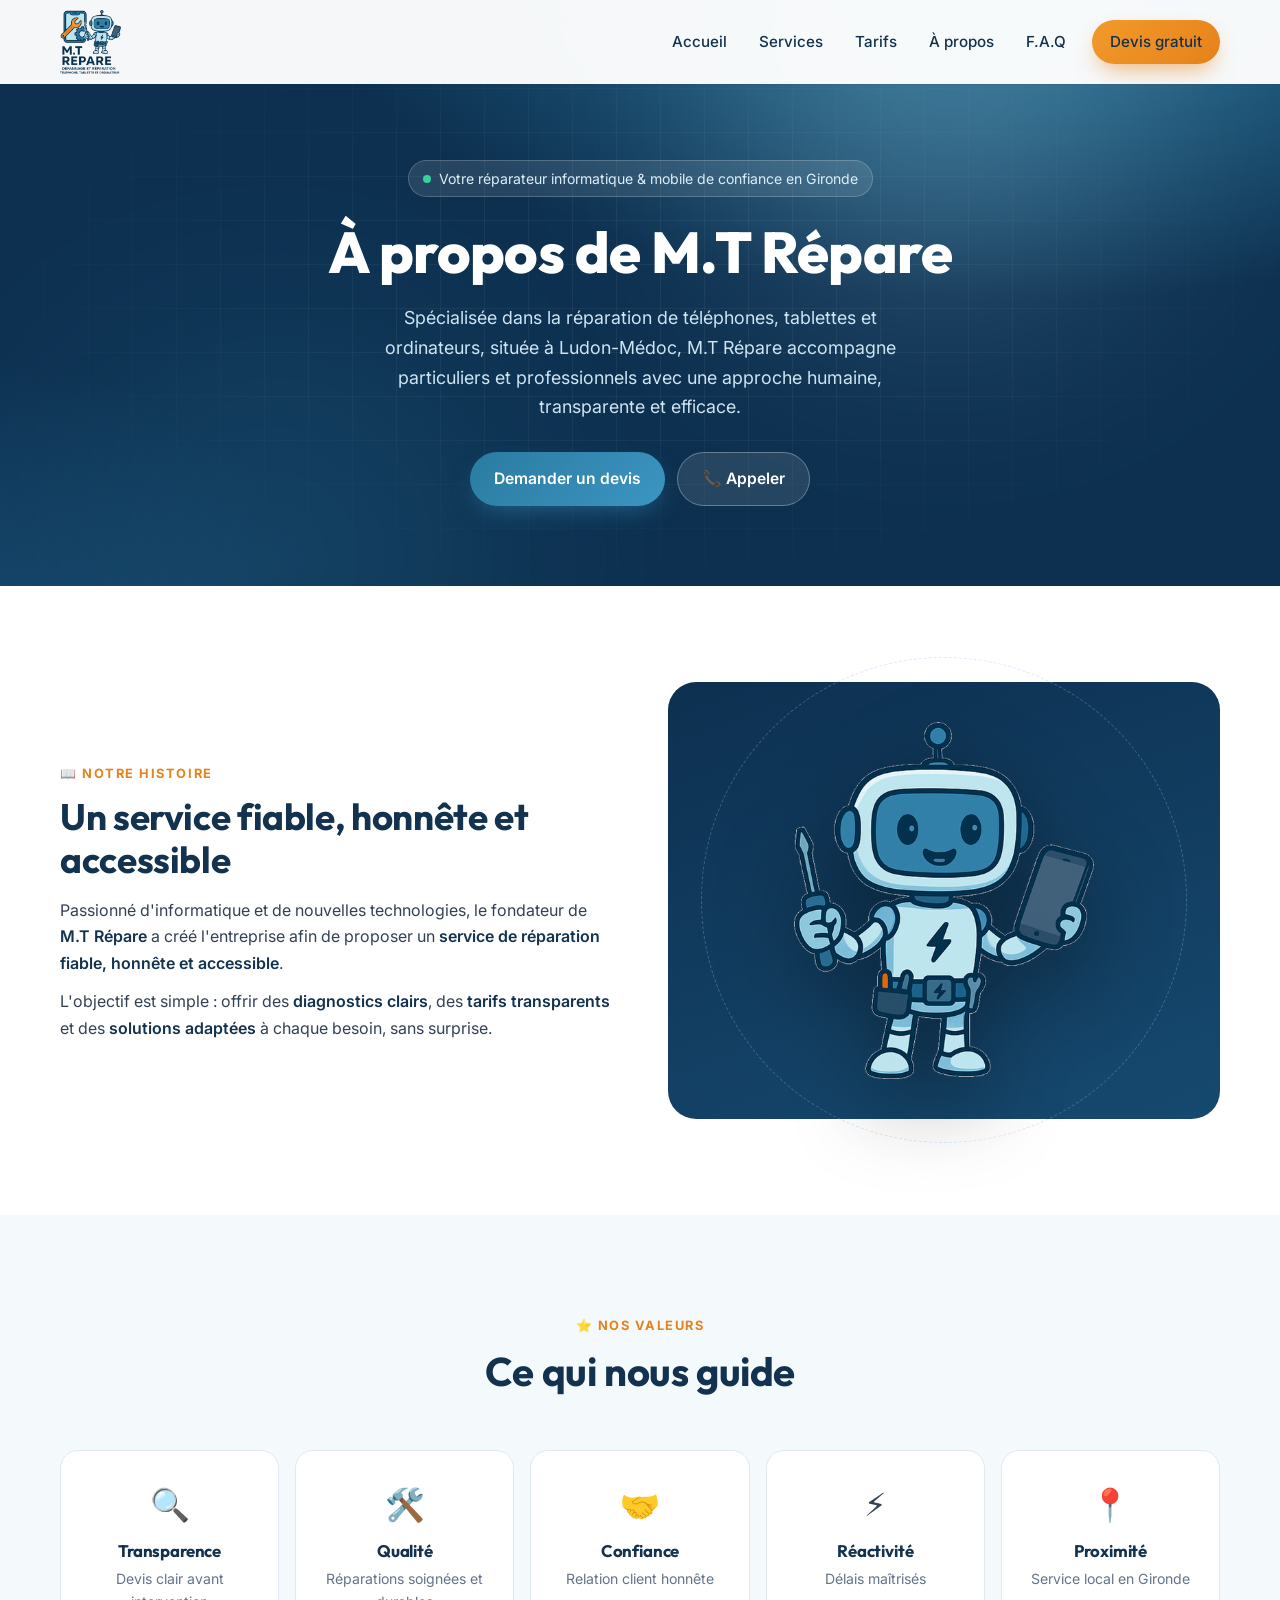
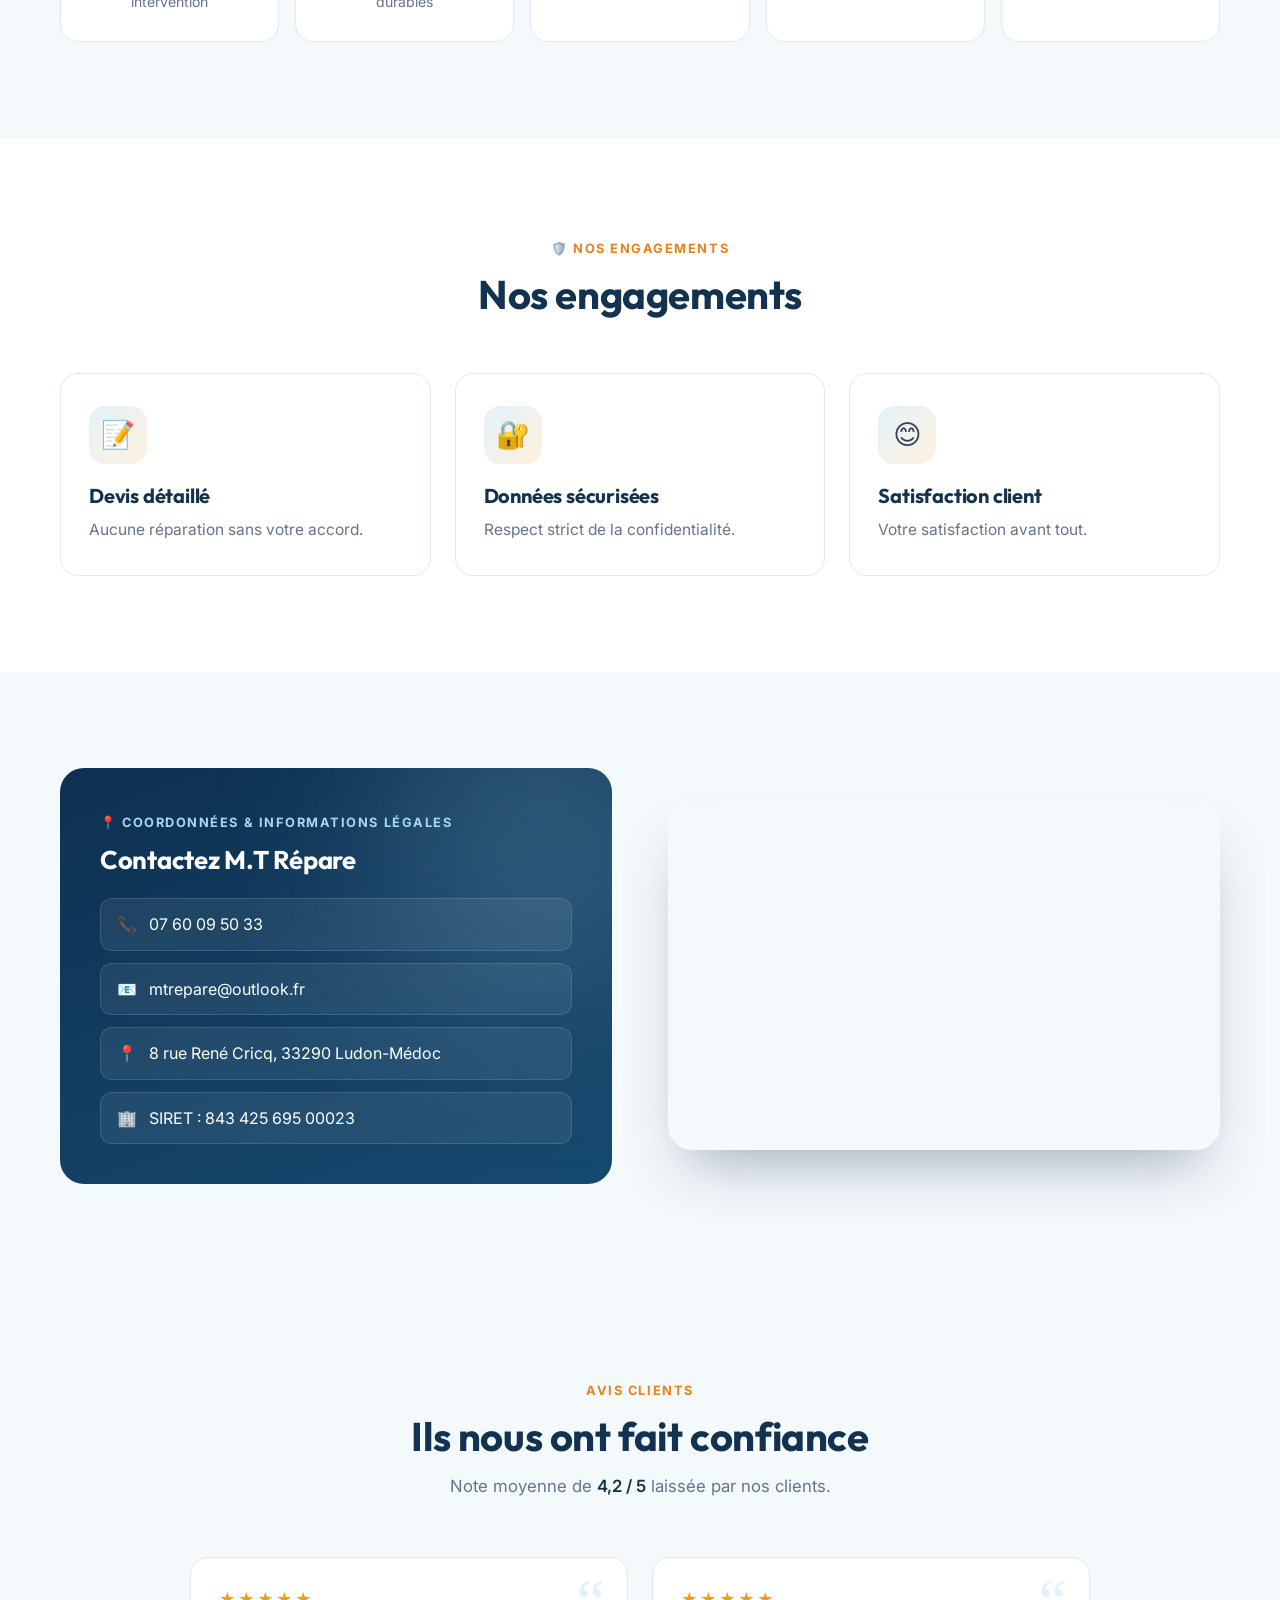
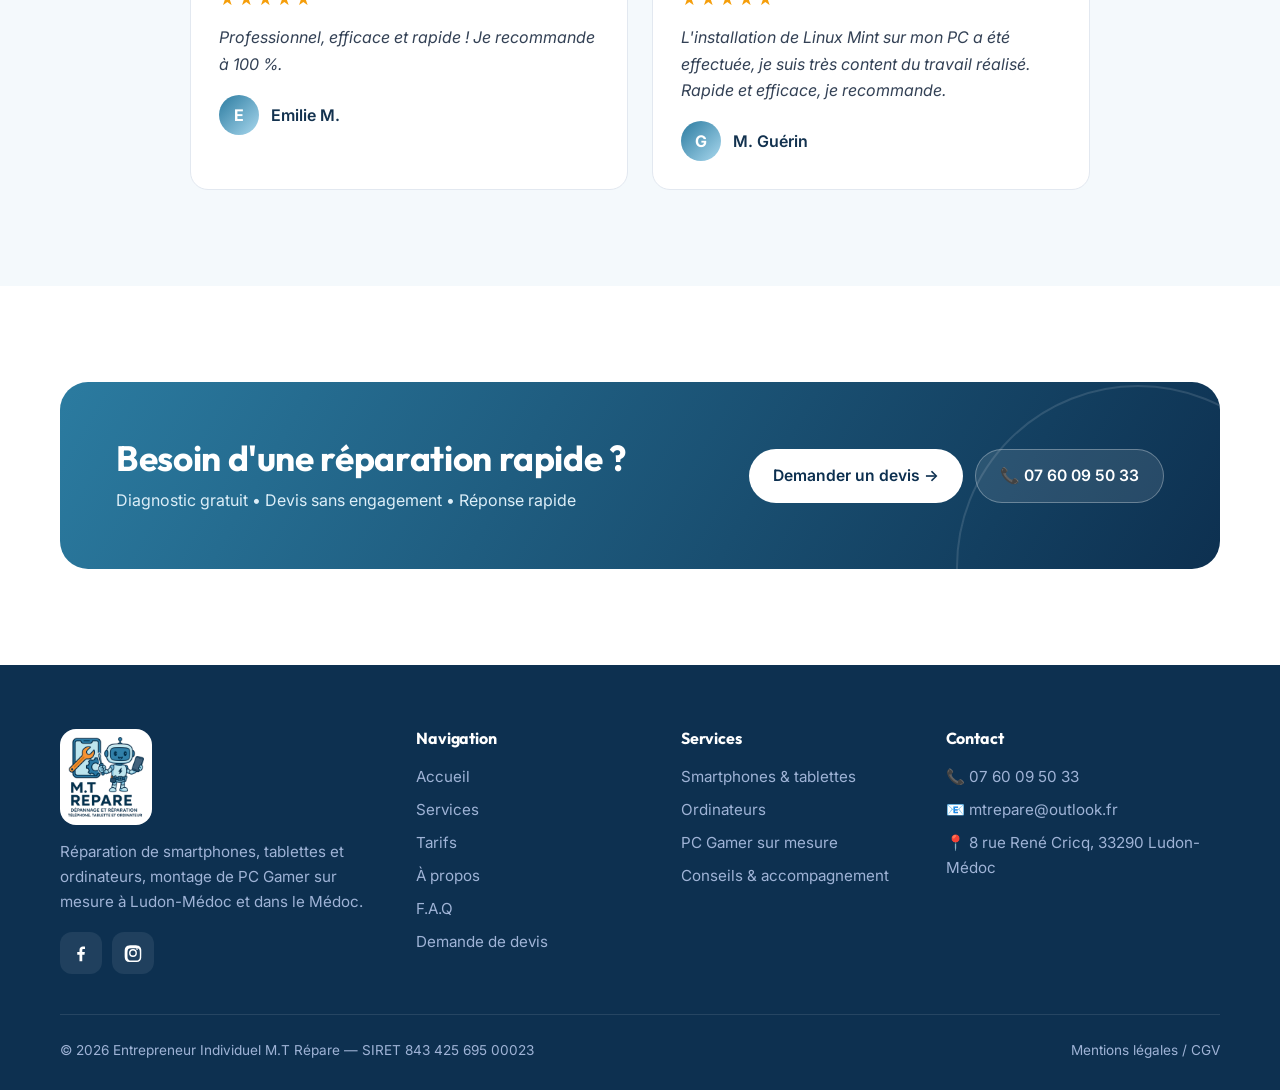
==== a-propos/index.html @ ff4bc4ce "Add files via upload" ====
<!doctype html>
<html lang="fr">
<head>
<meta charset="utf-8">
<meta name="viewport" content="width=device-width, initial-scale=1">
<title>À propos – Réparateur téléphone &amp; informatique à Ludon-Médoc | M.T Répare</title>
<meta name="description" content="Découvrez M.T Répare, votre réparateur local à Ludon-Médoc. Diagnostic gratuit, réparations fiables et service de proximité.">
<link rel="canonical" href="https://www.mtrepare.fr/a-propos">
<meta property="og:type" content="website">
<meta property="og:title" content="À propos – Réparateur téléphone &amp; informatique à Ludon-Médoc | M.T Répare">
<meta property="og:description" content="Découvrez M.T Répare, votre réparateur local à Ludon-Médoc. Diagnostic gratuit, réparations fiables et service de proximité.">
<meta property="og:url" content="https://www.mtrepare.fr/a-propos">
<meta property="og:image" content="https://www.mtrepare.fr/img/mascotte.png">
<meta name="twitter:card" content="summary_large_image">
<meta name="theme-color" content="#0B1B3A">
<link rel="icon" href="/img/mascotte.png">
<link rel="preconnect" href="https://fonts.googleapis.com">
<link rel="preconnect" href="https://fonts.gstatic.com" crossorigin>
<link href="https://fonts.googleapis.com/css2?family=Inter:wght@400;500;600;700&family=Outfit:wght@600;700;800&display=swap" rel="stylesheet">
<link rel="stylesheet" href="/assets/style.css">
<script type="application/ld+json">{"@context": "https://schema.org", "@type": "ComputerRepair", "name": "M.T Répare", "image": "https://www.mtrepare.fr/img/logo-mascotte.png", "logo": "https://www.mtrepare.fr/img/logo.png", "url": "https://www.mtrepare.fr/", "telephone": "+33760095033", "email": "mtrepare@outlook.fr", "priceRange": "€€", "address": {"@type": "PostalAddress", "streetAddress": "8 rue René Cricq", "postalCode": "33290", "addressLocality": "Ludon-Médoc", "addressRegion": "Gironde", "addressCountry": "FR"}, "areaServed": ["Ludon-Médoc", "Médoc", "Gironde"], "sameAs": ["https://facebook.com/mtrepare", "https://instagram.com/m.trepare"]}</script>

</head>
<body>
<a class="skip" href="#main">Passer au contenu principal</a>
<header class="header">
  <div class="container">
    <a class="brand" href="/" aria-label="M.T Répare — accueil"><img src="/img/logo.png" alt="M.T Répare" width="61" height="64" onerror="this.replaceWith(document.createTextNode('M.T Répare'))"></a>
    <nav class="nav" aria-label="Menu principal"><a href="/" data-path="/">Accueil</a><a href="/services" data-path="/services">Services</a><a href="/tarifs" data-path="/tarifs">Tarifs</a><a href="/a-propos" data-path="/a-propos">À propos</a><a href="/f-a-q" data-path="/f-a-q">F.A.Q</a><a class="btn btn-accent" href="/devis">Devis gratuit</a></nav>
    <button class="burger" aria-label="Ouvrir le menu" aria-expanded="false"><span></span><span></span><span></span></button>
  </div>
</header>
<main id="main">

<section class="hero small">
  <div class="glow g1"></div><div class="glow g2"></div>
  <div class="container">
    <span class="badge"><span class="dot"></span>Votre réparateur informatique &amp; mobile de confiance en Gironde</span>
    <h1>À propos de M.T Répare</h1>
    <p class="lead">Spécialisée dans la réparation de téléphones, tablettes et ordinateurs, située à Ludon-Médoc, M.T Répare accompagne particuliers et professionnels avec une approche humaine, transparente et efficace.</p>
    <div class="cta"><a class="btn btn-primary" href="/devis">Demander un devis</a><a class="btn btn-ghost" href="tel:+33760095033">📞 Appeler</a></div>
    
  </div>
</section>
<section>
  <div class="container split">
    <div class="reveal">
      <span class="eyebrow">📖 Notre histoire</span>
      <h2 style="font-size:clamp(1.6rem,3vw,2.3rem);margin-bottom:16px">Un service fiable, honnête et accessible</h2>
      <p>Passionné d'informatique et de nouvelles technologies, le fondateur de <strong>M.T Répare</strong> a créé l'entreprise afin de proposer un <strong>service de réparation fiable, honnête et accessible</strong>.</p>
      <p style="margin-top:12px">L'objectif est simple : offrir des <strong>diagnostics clairs</strong>, des <strong>tarifs transparents</strong> et des <strong>solutions adaptées</strong> à chaque besoin, sans surprise.</p>
    </div>
    <div class="hero-visual reveal d2" style="background:linear-gradient(160deg,var(--navy),var(--navy-2));border-radius:28px;padding:40px">
      <div class="ring"></div>
      <img class="mascot" src="/img/mascotte.png" alt="Mascotte M.T Répare" style="width:min(300px,80%)" loading="lazy">
    </div>
  </div>
</section>
<section class="section-alt">
  <div class="container">
    <div class="section-head reveal"><span class="eyebrow">⭐ Nos valeurs</span><h2>Ce qui nous guide</h2></div>
    <div class="values">
      <div class="value reveal d1"><div class="e">🔍</div><h3>Transparence</h3><p>Devis clair avant intervention</p></div>
      <div class="value reveal d2"><div class="e">🛠️</div><h3>Qualité</h3><p>Réparations soignées et durables</p></div>
      <div class="value reveal d3"><div class="e">🤝</div><h3>Confiance</h3><p>Relation client honnête</p></div>
      <div class="value reveal d4"><div class="e">⚡</div><h3>Réactivité</h3><p>Délais maîtrisés</p></div>
      <div class="value reveal d4"><div class="e">📍</div><h3>Proximité</h3><p>Service local en Gironde</p></div>
    </div>
  </div>
</section>
<section>
  <div class="container">
    <div class="section-head reveal"><span class="eyebrow">🛡️ Nos engagements</span><h2>Nos engagements</h2></div>
    <div class="cards">
      <div class="card reveal d1"><div class="icon">📝</div><h3>Devis détaillé</h3><p>Aucune réparation sans votre accord.</p></div>
      <div class="card reveal d2"><div class="icon">🔐</div><h3>Données sécurisées</h3><p>Respect strict de la confidentialité.</p></div>
      <div class="card reveal d3"><div class="icon">😊</div><h3>Satisfaction client</h3><p>Votre satisfaction avant tout.</p></div>
    </div>
  </div>
</section>
<section class="section-alt" id="contact">
  <div class="container split">
    <div class="panel reveal">
      <span class="eyebrow" style="color:var(--cyan)">📍 Coordonnées &amp; informations légales</span>
      <h3>Contactez M.T Répare</h3>
      <div class="meta">
        <a href="tel:+33760095033">📞 <span>07 60 09 50 33</span></a>
        <a href="mailto:mtrepare@outlook.fr">📧 <span>mtrepare@outlook.fr</span></a>
        <div>📍 <span>8 rue René Cricq, 33290 Ludon-Médoc</span></div>
        <div>🏢 <span>SIRET : 843 425 695 00023</span></div>
      </div>
    </div>
    <div class="reveal d2" style="border-radius:24px;overflow:hidden;box-shadow:var(--shadow-lg);min-height:340px">
      <iframe title="Plan d'accès M.T Répare" src="https://www.google.com/maps?q=8+rue+Ren%C3%A9+Cricq,+33290+Ludon-M%C3%A9doc&output=embed" style="border:0;width:100%;height:100%;min-height:340px" loading="lazy" referrerpolicy="no-referrer-when-downgrade"></iframe>
    </div>
  </div>
</section>

<section class="section-alt">
  <div class="container">
    <div class="section-head reveal"><span class="eyebrow">Avis clients</span><h2>Ils nous ont fait confiance</h2><p>Note moyenne de <strong>4,2 / 5</strong> laissée par nos clients.</p></div>
    <div class="reviews">
      <div class="review reveal d1"><span class="q">“</span><div class="stars">★★★★★</div><p>Professionnel, efficace et rapide ! Je recommande à 100 %.</p><div class="who"><span class="av">E</span>Emilie M.</div></div>
      <div class="review reveal d2"><span class="q">“</span><div class="stars">★★★★★</div><p>L'installation de Linux Mint sur mon PC a été effectuée, je suis très content du travail réalisé. Rapide et efficace, je recommande.</p><div class="who"><span class="av">G</span>M. Guérin</div></div>
          </div>
  </div>
</section>
<section style="padding-top:96px;padding-bottom:0"></section>

<section class="cta-band">
  <div class="container">
    <div class="cta-box reveal">
      <div><h2>Besoin d'une réparation rapide ?</h2><p>Diagnostic gratuit • Devis sans engagement • Réponse rapide</p></div>
      <div class="actions"><a class="btn btn-light" href="/devis">Demander un devis →</a><a class="btn btn-ghost" href="tel:+33760095033">📞 07 60 09 50 33</a></div>
    </div>
  </div>
</section>
</main>
<footer class="footer">
  <div class="container">
    <div class="footer-grid">
      <div>
        <a class="brand" href="/" style="background:#fff;border-radius:16px;padding:8px;display:inline-flex"><img src="/img/logo.png" alt="M.T Répare" width="76" height="80" style="height:80px" onerror="this.replaceWith(document.createTextNode('M.T Répare'))"></a>
        <p>Réparation de smartphones, tablettes et ordinateurs, montage de PC Gamer sur mesure à Ludon-Médoc et dans le Médoc.</p>
        <div class="socials">
          <a href="https://facebook.com/mtrepare" target="_blank" rel="noopener" aria-label="Facebook"><svg viewBox="0 0 24 24" aria-hidden="true"><path d="M13.5 22v-8h2.7l.4-3.2h-3.1V8.8c0-.9.3-1.5 1.6-1.5h1.7V4.4c-.3 0-1.3-.1-2.5-.1-2.4 0-4.1 1.5-4.1 4.2v2.3H7.5V14h2.7v8h3.3z"/></svg></a>
          <a href="https://instagram.com/m.trepare" target="_blank" rel="noopener" aria-label="Instagram"><svg viewBox="0 0 24 24" aria-hidden="true"><path d="M12 7.3A4.7 4.7 0 1 0 16.7 12 4.7 4.7 0 0 0 12 7.3zm0 7.7a3 3 0 1 1 3-3 3 3 0 0 1-3 3zm6-7.9a1.1 1.1 0 1 1-1.1-1.1A1.1 1.1 0 0 1 18 7.1zM21.9 8.2a5.4 5.4 0 0 0-1.5-3.8 5.4 5.4 0 0 0-3.8-1.5C15.1 2.8 8.9 2.8 7.4 2.9a5.4 5.4 0 0 0-3.8 1.5A5.4 5.4 0 0 0 2.1 8.2c-.1 1.5-.1 7.7 0 9.2a5.4 5.4 0 0 0 1.5 3.8 5.4 5.4 0 0 0 3.8 1.5c1.5.1 7.7.1 9.2 0a5.4 5.4 0 0 0 3.8-1.5 5.4 5.4 0 0 0 1.5-3.8c.1-1.5.1-7.7 0-9.2zM19.8 19a3 3 0 0 1-1.7 1.7c-1.2.5-4 .4-5.3.4s-4.1.1-5.3-.4A3 3 0 0 1 5.8 19c-.5-1.2-.4-4-.4-5.3s-.1-4.1.4-5.3a3 3 0 0 1 1.7-1.7c1.2-.5 4-.4 5.3-.4s4.1-.1 5.3.4a3 3 0 0 1 1.7 1.7c.5 1.2.4 4 .4 5.3s.1 4.1-.4 5.3z"/></svg></a>
        </div>
      </div>
      <div>
        <h4>Navigation</h4>
        <ul><li><a href="/">Accueil</a></li><li><a href="/services">Services</a></li><li><a href="/tarifs">Tarifs</a></li><li><a href="/a-propos">À propos</a></li><li><a href="/f-a-q">F.A.Q</a></li><li><a href="/devis">Demande de devis</a></li></ul>
      </div>
      <div>
        <h4>Services</h4>
        <ul>
          <li><a href="/services#telephone">Smartphones &amp; tablettes</a></li>
          <li><a href="/services#ordinateur">Ordinateurs</a></li>
          <li><a href="/services#pc-gamer">PC Gamer sur mesure</a></li>
          <li><a href="/services#conseils">Conseils &amp; accompagnement</a></li>
        </ul>
      </div>
      <div>
        <h4>Contact</h4>
        <ul>
          <li>📞 <a href="tel:+33760095033">07 60 09 50 33</a></li>
          <li>📧 <a href="mailto:mtrepare@outlook.fr">mtrepare@outlook.fr</a></li>
          <li>📍 8 rue René Cricq, 33290 Ludon-Médoc</li>
        </ul>
      </div>
    </div>
    <div class="footer-bottom">
      <span>© <span data-year>2026</span> Entrepreneur Individuel M.T Répare — SIRET 843 425 695 00023</span>
      <a href="/f-a-q#cgv">Mentions légales / CGV</a>
    </div>
  </div>
</footer>
<a class="fab" href="tel:+33760095033" aria-label="Appeler M.T Répare">📞</a>
<button class="to-top" aria-label="Revenir en haut">↑</button>
<script src="/assets/main.js" defer></script>
</body>
</html>
---- assets/style.css ----
/* ==========================================================
   M.T Répare — feuille de style
   Couleurs reprises de l'identité (robot bleu / blanc)
   ========================================================== */
:root{
  --navy:#0D3050;
  --navy-2:#16496F;
  --blue:#2B7BA0;
  --blue-2:#3C95C2;
  --cyan:#A9D8EE;
  --orange:#F39A2B;
  --orange-2:#E5821A;
  --ink:#13324F;
  --text:#334155;
  --muted:#64748B;
  --line:#E2E8F0;
  --bg:#F4F9FC;
  --white:#FFFFFF;
  --ok:#16A34A;
  --radius:18px;
  --shadow:0 10px 30px -12px rgba(11,27,58,.25);
  --shadow-lg:0 30px 60px -20px rgba(11,27,58,.35);
  --ease:cubic-bezier(.2,.8,.2,1);
}
*{box-sizing:border-box;margin:0;padding:0}
html{scroll-behavior:smooth}
body{font-family:"Inter",system-ui,-apple-system,Segoe UI,Roboto,sans-serif;color:var(--text);background:var(--white);line-height:1.65;font-size:16px;overflow-x:hidden}
h1,h2,h3,h4{font-family:"Outfit","Inter",sans-serif;color:var(--ink);line-height:1.15;letter-spacing:-.01em}
a{color:var(--blue);text-decoration:none}
img{max-width:100%;display:block}
strong{color:var(--ink);font-weight:600}
.container{width:min(1160px,100% - 32px);margin-inline:auto}
.skip{position:absolute;left:-999px;top:0;background:var(--blue);color:#fff;padding:8px 14px;z-index:999}
.skip:focus{left:8px}

/* ---------- Header ---------- */
.header{position:fixed;inset:0 0 auto 0;z-index:50;transition:background .3s,box-shadow .3s,padding .3s;padding:10px 0;background:rgba(255,255,255,.96);backdrop-filter:blur(12px);box-shadow:0 1px 0 rgba(13,48,80,.08)}
.header.scrolled{box-shadow:0 8px 24px -8px rgba(13,48,80,.25);padding:6px 0}
.header .container{display:flex;align-items:center;justify-content:space-between;gap:16px}
.brand{display:flex;align-items:center;gap:10px;color:var(--navy);font-family:"Outfit";font-weight:700;font-size:1.25rem}
.brand img{height:64px;width:auto;transition:height .3s}
.header.scrolled .brand img{height:50px}
.nav{display:flex;align-items:center;gap:4px}
.nav a{color:var(--ink);padding:8px 14px;border-radius:999px;font-weight:500;font-size:.95rem;transition:background .2s,color .2s}
.nav a:hover{color:var(--blue);background:#EAF4FA}
.nav a.active{color:#fff;background:var(--blue)}
.nav .btn{margin-left:8px}
.burger{display:none;background:none;border:0;width:44px;height:44px;cursor:pointer;position:relative}
.burger span{position:absolute;left:11px;right:11px;height:2px;background:var(--navy);border-radius:2px;transition:.3s var(--ease)}
.burger span:nth-child(1){top:15px}.burger span:nth-child(2){top:21px}.burger span:nth-child(3){top:27px}
.menu-open .burger span:nth-child(1){top:21px;transform:rotate(45deg)}
.menu-open .burger span:nth-child(2){opacity:0}
.menu-open .burger span:nth-child(3){top:21px;transform:rotate(-45deg)}

/* ---------- Buttons ---------- */
.btn{display:inline-flex;align-items:center;gap:8px;padding:13px 24px;border-radius:999px;font-weight:600;font-size:.98rem;border:0;cursor:pointer;transition:transform .2s var(--ease),box-shadow .2s,background .2s;white-space:nowrap}
.btn-primary{background:linear-gradient(135deg,var(--blue),var(--blue-2));color:#fff;box-shadow:0 10px 24px -8px rgba(43,123,160,.7)}
.btn-primary:hover{transform:translateY(-2px);box-shadow:0 16px 30px -10px rgba(43,123,160,.8)}
.btn-accent{background:linear-gradient(135deg,var(--orange),var(--orange-2));color:#fff;box-shadow:0 10px 24px -8px rgba(229,130,26,.7)}
.btn-accent:hover{transform:translateY(-2px);box-shadow:0 16px 30px -10px rgba(229,130,26,.8)}
.btn-ghost{background:rgba(255,255,255,.1);color:#fff;border:1px solid rgba(255,255,255,.3)}
.btn-ghost:hover{background:rgba(255,255,255,.18)}
.btn-light{background:#fff;color:var(--navy)}
.btn-light:hover{transform:translateY(-2px)}
.nav .btn{padding:9px 18px}

/* ---------- Hero ---------- */
.hero{position:relative;background:radial-gradient(1200px 600px at 80% -10%,#2B7BA0 0%,transparent 60%),radial-gradient(800px 500px at -10% 110%,#16496F 0%,transparent 60%),var(--navy);color:#fff;padding:170px 0 110px;overflow:hidden;isolation:isolate}
.hero.small{padding:160px 0 80px;text-align:center}
.hero::before{content:"";position:absolute;inset:0;background-image:linear-gradient(rgba(255,255,255,.05) 1px,transparent 1px),linear-gradient(90deg,rgba(255,255,255,.05) 1px,transparent 1px);background-size:44px 44px;mask-image:radial-gradient(ellipse at center,#000 30%,transparent 75%);z-index:-1}
.hero .glow{position:absolute;width:420px;height:420px;border-radius:50%;background:var(--cyan);filter:blur(120px);opacity:.25;z-index:-1;animation:drift 12s ease-in-out infinite}
.hero .glow.g1{top:-120px;right:10%}
.hero .glow.g2{bottom:-180px;left:5%;background:var(--blue);animation-delay:-6s}
@keyframes drift{50%{transform:translate(40px,30px) scale(1.1)}}
.hero-grid{display:grid;grid-template-columns:1.15fr .85fr;align-items:center;gap:48px}
.badge{display:inline-flex;align-items:center;gap:8px;background:rgba(255,255,255,.1);border:1px solid rgba(255,255,255,.2);padding:6px 14px;border-radius:999px;font-size:.88rem;color:#DCEEF8;margin-bottom:22px}
.badge .dot{width:8px;height:8px;border-radius:50%;background:#34D399;box-shadow:0 0 0 0 rgba(52,211,153,.7);animation:pulse 2s infinite}
@keyframes pulse{70%{box-shadow:0 0 0 10px rgba(52,211,153,0)}100%{box-shadow:0 0 0 0 rgba(52,211,153,0)}}
.hero h1{color:#fff;font-size:clamp(2.1rem,5vw,3.6rem);font-weight:800;margin-bottom:18px}
.hero h1 .grad{background:linear-gradient(90deg,var(--cyan),#FFD39A);-webkit-background-clip:text;background-clip:text;color:transparent}
.rotator{display:inline-block;min-width:1ch;border-right:3px solid var(--orange);padding-right:4px;animation:caret 1s steps(1) infinite}
@keyframes caret{50%{border-color:transparent}}
.hero p.lead{font-size:1.12rem;color:#CFE4F1;max-width:560px;margin-bottom:30px}
.hero.small p.lead{margin-inline:auto}
.hero .cta{display:flex;gap:12px;flex-wrap:wrap}
.hero.small .cta{justify-content:center}
.hero-tags{display:flex;gap:10px;flex-wrap:wrap;margin-top:34px}
.hero-tags span{font-size:.85rem;color:#DCEEF8;background:rgba(255,255,255,.07);border:1px solid rgba(255,255,255,.12);padding:6px 12px;border-radius:10px}
.hero.small .hero-tags{justify-content:center}
.hero-visual{position:relative;display:grid;place-items:center}
.hero-visual .ring{position:absolute;width:88%;aspect-ratio:1;border-radius:50%;border:1px dashed rgba(140,190,255,.35);animation:spin 40s linear infinite}
.hero-visual .ring.r2{width:66%;animation-direction:reverse;animation-duration:28s;border-style:solid;border-color:rgba(140,190,255,.15)}
@keyframes spin{to{transform:rotate(360deg)}}
.mascot{position:relative;width:min(380px,90%);animation:float 5s ease-in-out infinite;filter:drop-shadow(0 30px 40px rgba(0,0,0,.35))}
@keyframes float{50%{transform:translateY(-16px)}}
.chip{position:absolute;background:rgba(255,255,255,.95);color:var(--ink);border-radius:14px;padding:10px 14px;font-size:.85rem;font-weight:600;box-shadow:var(--shadow-lg);display:flex;align-items:center;gap:8px;animation:float 6s ease-in-out infinite}
.chip small{display:block;color:var(--muted);font-weight:500;font-size:.75rem}
.chip.c1{top:8%;left:-4%;animation-delay:-1s}
.chip.c2{bottom:14%;right:-6%;animation-delay:-3s}
.chip.c3{bottom:-2%;left:6%;animation-delay:-2s}
.chip .ico{font-size:1.3rem}

/* ---------- Sections ---------- */
section{padding:96px 0}
.section-alt{background:var(--bg)}
.eyebrow{display:inline-block;font-size:.8rem;font-weight:700;letter-spacing:.12em;text-transform:uppercase;color:var(--orange-2);margin-bottom:12px}
.section-head{text-align:center;max-width:700px;margin:0 auto 56px}
.section-head h2{font-size:clamp(1.7rem,3.5vw,2.5rem);margin-bottom:14px}
.section-head p{color:var(--muted);font-size:1.05rem}

/* Stats */
.stats{margin-top:-56px;position:relative;z-index:2;padding:0}
.stats-grid{display:grid;grid-template-columns:repeat(4,1fr);background:#fff;border-radius:var(--radius);box-shadow:var(--shadow-lg);overflow:hidden}
.stat{padding:28px 20px;text-align:center;border-right:1px solid var(--line)}
.stat:last-child{border-right:0}
.stat b{display:block;font-family:"Outfit";font-size:2.2rem;color:var(--blue);line-height:1.1}
.stat span{font-size:.9rem;color:var(--muted)}

/* Cards */
.cards{display:grid;grid-template-columns:repeat(3,1fr);gap:24px}
.cards.four{grid-template-columns:repeat(4,1fr)}
.cards.two{grid-template-columns:repeat(2,1fr)}
.card{position:relative;background:#fff;border:1px solid var(--line);border-radius:var(--radius);padding:32px 28px;transition:transform .35s var(--ease),box-shadow .35s,border-color .35s;overflow:hidden}
.card::after{content:"";position:absolute;inset:auto 0 0 0;height:3px;background:linear-gradient(90deg,var(--blue),var(--orange));transform:scaleX(0);transform-origin:left;transition:transform .4s var(--ease)}
.card:hover{transform:translateY(-6px);box-shadow:var(--shadow);border-color:transparent}
.card:hover::after{transform:scaleX(1)}
.card .icon{width:58px;height:58px;border-radius:16px;display:grid;place-items:center;font-size:1.7rem;background:linear-gradient(135deg,#E3F2FA,#FFF1DE);margin-bottom:20px;transition:transform .35s var(--ease)}
.card:hover .icon{transform:rotate(-8deg) scale(1.08)}
.card h3{font-size:1.25rem;margin-bottom:10px}
.card p{color:var(--muted);font-size:.97rem}
.card ul{list-style:none;margin-top:14px;display:grid;gap:8px}
.card ul li{display:flex;gap:10px;font-size:.95rem}
.card .more{display:inline-flex;gap:6px;align-items:center;margin-top:18px;font-weight:600;font-size:.95rem}
.card .more i{transition:transform .2s;font-style:normal}
.card:hover .more i{transform:translateX(4px)}
.card.has-img{padding:0}
.card.has-img .img{aspect-ratio:4/5;overflow:hidden;background:linear-gradient(135deg,var(--navy),var(--navy-2))}
.card.has-img .img img{width:100%;height:100%;object-fit:cover;object-position:50% 40%;transition:transform .6s var(--ease)}
.card.has-img:hover .img img{transform:scale(1.06)}
.card.has-img .body{padding:26px 28px 30px}

/* Split / why */
.split{display:grid;grid-template-columns:1fr 1fr;gap:56px;align-items:center}
.checklist{list-style:none;display:grid;gap:14px;margin-top:24px}
.checklist li{display:flex;gap:14px;align-items:flex-start;background:#fff;border:1px solid var(--line);border-radius:14px;padding:14px 18px;transition:transform .25s,box-shadow .25s}
.checklist li:hover{transform:translateX(6px);box-shadow:var(--shadow)}
.checklist .tick{flex:none;width:26px;height:26px;border-radius:50%;background:var(--blue);color:#fff;display:grid;place-items:center;font-size:.8rem;font-weight:700}
.panel{background:linear-gradient(160deg,var(--navy),var(--navy-2));color:#CFE4F1;border-radius:24px;padding:40px;position:relative;overflow:hidden}
.panel h3{color:#fff;font-size:1.6rem;margin-bottom:14px}
.panel::before{content:"";position:absolute;width:300px;height:300px;border-radius:50%;background:var(--cyan);filter:blur(100px);opacity:.25;right:-80px;top:-80px}
.panel .meta{display:grid;gap:12px;margin-top:24px;position:relative}
.panel .meta a,.panel .meta div{display:flex;gap:12px;align-items:center;color:#fff;background:rgba(255,255,255,.07);border:1px solid rgba(255,255,255,.12);padding:12px 16px;border-radius:12px;transition:background .2s}
.panel .meta a:hover{background:rgba(255,255,255,.14)}

/* Steps timeline */
.steps{display:grid;grid-template-columns:repeat(4,1fr);gap:24px;position:relative;counter-reset:s}
.steps::before{content:"";position:absolute;top:34px;left:12%;right:12%;height:3px;background:var(--line);border-radius:3px}
.steps .bar{position:absolute;top:34px;left:12%;height:3px;width:0;background:linear-gradient(90deg,var(--blue),var(--cyan));border-radius:3px;transition:width 1.6s var(--ease)}
.steps.in .bar{width:76%}
.step{text-align:center;position:relative}
.step .num{width:70px;height:70px;border-radius:50%;margin:0 auto 18px;display:grid;place-items:center;font-size:1.6rem;background:#fff;border:3px solid var(--line);position:relative;z-index:1;transition:border-color .5s,transform .5s var(--ease)}
.steps.in .step .num{border-color:var(--blue)}
.step:hover .num{transform:scale(1.1)}
.step h3{font-size:1.1rem;margin-bottom:6px}
.step p{color:var(--muted);font-size:.93rem}

/* Testimonials */
.reviews{display:grid;grid-template-columns:repeat(2,1fr);gap:24px;max-width:900px;margin:0 auto}
.review{background:#fff;border:1px solid var(--line);border-radius:var(--radius);padding:28px;position:relative}
.review .stars{color:#F59E0B;letter-spacing:2px;margin-bottom:12px}
.review p{color:var(--text);font-style:italic}
.review .who{margin-top:18px;display:flex;align-items:center;gap:12px;font-weight:600;color:var(--ink)}
.review .av{width:40px;height:40px;border-radius:50%;background:linear-gradient(135deg,var(--blue),var(--cyan));color:#fff;display:grid;place-items:center;font-weight:700}
.review .q{position:absolute;right:22px;top:12px;font-size:4rem;line-height:1;color:#E3F2FA;font-family:Georgia,serif}

/* CTA band */
.cta-band{padding:0 0 96px}
.cta-box{position:relative;overflow:hidden;border-radius:28px;padding:56px;background:linear-gradient(120deg,var(--blue),var(--navy));color:#fff;display:flex;align-items:center;justify-content:space-between;gap:24px;flex-wrap:wrap}
.cta-box h2{color:#fff;font-size:clamp(1.6rem,3vw,2.2rem);margin-bottom:8px}
.cta-box p{color:#DCEEF8}
.cta-box::after{content:"";position:absolute;width:360px;height:360px;border:2px solid rgba(255,255,255,.12);border-radius:50%;right:-100px;bottom:-180px}
.cta-box .actions{display:flex;gap:12px;flex-wrap:wrap;position:relative;z-index:1}

/* Tabs + price tables */
.tabs{display:flex;justify-content:center;gap:8px;flex-wrap:wrap;margin-bottom:36px}
.tab{border:1px solid var(--line);background:#fff;color:var(--ink);padding:11px 22px;border-radius:999px;font-weight:600;cursor:pointer;font-size:.95rem;transition:.25s}
.tab:hover{border-color:var(--blue)}
.tab.active{background:var(--blue);border-color:var(--blue);color:#fff;box-shadow:0 10px 20px -10px rgba(43,123,160,.8)}
.tab-panel{display:none;animation:fadeUp .5s var(--ease)}
.tab-panel.active{display:block}
@keyframes fadeUp{from{opacity:0;transform:translateY(16px)}to{opacity:1;transform:none}}
.price-list{max-width:780px;margin:0 auto;background:#fff;border:1px solid var(--line);border-radius:var(--radius);overflow:hidden;box-shadow:var(--shadow)}
.price-row{display:flex;justify-content:space-between;align-items:center;gap:16px;padding:20px 28px;border-bottom:1px solid var(--line);transition:background .2s}
.price-row:last-child{border-bottom:0}
.price-row:hover{background:var(--bg)}
.price-row .lbl{display:flex;gap:14px;align-items:center;font-weight:500;color:var(--ink)}
.price-row .lbl .e{font-size:1.3rem}
.price-row .val{font-family:"Outfit";font-weight:700;font-size:1.15rem;color:var(--blue);white-space:nowrap}
.price-row .val.free{color:var(--ok)}
.price-row .val.quote{color:var(--muted);font-weight:600;font-size:1rem}
.note{max-width:780px;margin:24px auto 0;padding:16px 20px;border-radius:14px;background:#FFF8E6;border:1px solid #FDE7A8;color:#7A5B00;font-size:.93rem}
.note.info{background:#EAF4FA;border-color:#C7E3F2;color:#1E3A6E}
.rate{display:inline-flex;align-items:center;gap:10px;background:#fff;border:1px solid var(--line);border-radius:999px;padding:8px 18px 8px 8px;box-shadow:var(--shadow);margin-top:6px}
.rate b{background:var(--blue);color:#fff;border-radius:999px;padding:4px 12px;font-family:"Outfit"}

/* FAQ */
.faq-group{max-width:860px;margin:0 auto 48px}
.faq-group h2{font-size:1.5rem;margin-bottom:18px;display:flex;gap:10px;align-items:center}
.faq-item{border:1px solid var(--line);border-radius:14px;background:#fff;margin-bottom:12px;overflow:hidden;transition:box-shadow .25s,border-color .25s}
.faq-item.open{box-shadow:var(--shadow);border-color:#C7E3F2}
.faq-q{width:100%;text-align:left;background:none;border:0;padding:20px 24px;font:600 1.02rem "Inter",sans-serif;color:var(--ink);cursor:pointer;display:flex;justify-content:space-between;gap:16px;align-items:center}
.faq-q .pm{flex:none;width:30px;height:30px;border-radius:50%;background:var(--bg);display:grid;place-items:center;color:var(--blue);font-size:1.2rem;transition:transform .3s var(--ease),background .3s}
.faq-item.open .pm{transform:rotate(45deg);background:var(--blue);color:#fff}
.faq-a{display:grid;grid-template-rows:0fr;transition:grid-template-rows .35s var(--ease)}
.faq-item.open .faq-a{grid-template-rows:1fr}
.faq-a>div{overflow:hidden}
.faq-a .inner{padding:0 24px 22px;color:var(--text)}
.faq-a ul{margin:8px 0 0 20px;display:grid;gap:4px}
.faq-a p+p{margin-top:8px}
.search{max-width:860px;margin:0 auto 36px;position:relative}
.search input{width:100%;padding:16px 20px 16px 50px;border-radius:999px;border:1px solid var(--line);font:inherit;box-shadow:var(--shadow)}
.search input:focus{outline:2px solid var(--blue);border-color:transparent}
.search::before{content:"🔍";position:absolute;left:20px;top:50%;transform:translateY(-50%)}

/* Legal */
.legal{max-width:860px;margin:0 auto;background:#fff;border:1px solid var(--line);border-radius:var(--radius);padding:40px}
.legal h2{font-size:1.6rem;margin-bottom:20px}
.legal h3{font-size:1.1rem;margin:28px 0 8px;color:var(--blue)}
.legal ul{margin:6px 0 6px 22px}
.legal p+p{margin-top:8px}

/* Form */
.form-wrap{display:grid;grid-template-columns:1.25fr .75fr;gap:32px;align-items:start}
.form-card{background:#fff;border:1px solid var(--line);border-radius:24px;padding:36px;box-shadow:var(--shadow)}
.progress{display:flex;gap:8px;margin-bottom:28px}
.progress span{flex:1;height:6px;border-radius:6px;background:var(--line);overflow:hidden;position:relative}
.progress span::after{content:"";position:absolute;inset:0;background:linear-gradient(90deg,var(--blue),var(--cyan));transform:scaleX(0);transform-origin:left;transition:transform .5s var(--ease)}
.progress span.done::after{transform:scaleX(1)}
.fstep{display:none;animation:fadeUp .45s var(--ease)}
.fstep.active{display:block}
.fstep h3{font-size:1.3rem;margin-bottom:6px}
.fstep .sub{color:var(--muted);margin-bottom:22px;font-size:.95rem}
.devices{display:grid;grid-template-columns:repeat(3,1fr);gap:14px}
.device{position:relative}
.device input{position:absolute;opacity:0;pointer-events:none}
.device label{display:grid;place-items:center;gap:8px;padding:24px 10px;border:2px solid var(--line);border-radius:16px;cursor:pointer;font-weight:600;color:var(--ink);transition:.25s var(--ease);text-align:center}
.device label .e{font-size:2.2rem;transition:transform .3s var(--ease)}
.device label:hover{border-color:#9BCBE3}
.device input:checked+label{border-color:var(--blue);background:#EAF4FA;box-shadow:0 10px 20px -12px rgba(43,123,160,.8)}
.device input:checked+label .e{transform:scale(1.15) rotate(-6deg)}
.device input:focus-visible+label{outline:2px solid var(--blue)}
.grid2{display:grid;grid-template-columns:1fr 1fr;gap:16px}
.field{display:grid;gap:6px;margin-bottom:16px}
.field label{font-weight:600;font-size:.9rem;color:var(--ink)}
.field label .req{color:#E11D48}
.field input,.field textarea,.field select{width:100%;padding:13px 16px;border:1px solid var(--line);border-radius:12px;font:inherit;color:var(--ink);background:#FBFDFF;transition:border-color .2s,box-shadow .2s}
.field input:focus,.field textarea:focus{outline:0;border-color:var(--blue);box-shadow:0 0 0 4px rgba(43,123,160,.12)}
.field textarea{min-height:140px;resize:vertical}
.field .err{color:#E11D48;font-size:.82rem;display:none}
.field.invalid input,.field.invalid textarea{border-color:#E11D48}
.field.invalid .err{display:block}
.chips{display:flex;flex-wrap:wrap;gap:8px;margin:-4px 0 16px}
.chips button{border:1px dashed #9BCBE3;background:#F2F9FC;color:var(--blue);border-radius:999px;padding:6px 12px;font-size:.85rem;cursor:pointer;font-weight:500;transition:.2s}
.chips button:hover{background:var(--blue);color:#fff;border-style:solid}
.form-nav{display:flex;justify-content:space-between;gap:12px;margin-top:10px}
.btn-back{background:none;border:1px solid var(--line);color:var(--ink)}
.btn-back:hover{border-color:var(--ink)}
.hp{position:absolute;left:-9999px}
.consent{font-size:.82rem;color:var(--muted);margin-top:14px}
.success{text-align:center;padding:30px 10px;display:none}
.success.show{display:block;animation:fadeUp .5s var(--ease)}
.success .big{font-size:4rem;margin-bottom:10px;animation:pop .6s var(--ease)}
@keyframes pop{0%{transform:scale(.3);opacity:0}70%{transform:scale(1.15)}100%{transform:scale(1);opacity:1}}
.summary{background:var(--bg);border-radius:14px;padding:16px 18px;font-size:.93rem;margin-bottom:16px}
.summary div{display:flex;justify-content:space-between;gap:12px;padding:4px 0}
.summary div span:first-child{color:var(--muted)}
.side-card{background:#fff;border:1px solid var(--line);border-radius:20px;padding:28px;margin-bottom:20px}
.side-card h3{font-size:1.15rem;margin-bottom:14px}
.side-card ol{list-style:none;display:grid;gap:16px;counter-reset:n}
.side-card ol li{display:flex;gap:14px;counter-increment:n}
.side-card ol li::before{content:counter(n);flex:none;width:30px;height:30px;border-radius:50%;background:var(--blue);color:#fff;display:grid;place-items:center;font-weight:700;font-size:.85rem}
.side-card ol li b{display:block;color:var(--ink)}
.side-card ol li span{color:var(--muted);font-size:.92rem}

/* Values (about) */
.values{display:grid;grid-template-columns:repeat(5,1fr);gap:16px}
.value{text-align:center;padding:28px 16px;background:#fff;border:1px solid var(--line);border-radius:var(--radius);transition:transform .3s var(--ease),box-shadow .3s}
.value:hover{transform:translateY(-6px);box-shadow:var(--shadow)}
.value .e{font-size:2rem;margin-bottom:10px}
.value h3{font-size:1.05rem;margin-bottom:6px}
.value p{font-size:.88rem;color:var(--muted)}

/* Footer */
.footer{background:var(--navy);color:#9FB3D6;padding:64px 0 28px;font-size:.95rem}
.footer-grid{display:grid;grid-template-columns:1.4fr 1fr 1fr 1.2fr;gap:36px;margin-bottom:40px}
.footer h4{color:#fff;font-size:1rem;margin-bottom:16px}
.footer a{color:#9FB3D6;transition:color .2s}
.footer a:hover{color:#fff}
.footer ul{list-style:none;display:grid;gap:8px}
.footer .brand{margin-bottom:14px}
.socials{display:flex;gap:10px;margin-top:18px}
.socials a{width:42px;height:42px;border-radius:12px;background:rgba(255,255,255,.08);display:grid;place-items:center;transition:background .2s,transform .2s}
.socials a:hover{background:var(--blue);transform:translateY(-3px)}
.socials svg{width:20px;height:20px;fill:#fff}
.footer-bottom{border-top:1px solid rgba(255,255,255,.1);padding-top:24px;display:flex;justify-content:space-between;gap:16px;flex-wrap:wrap;font-size:.85rem}

/* Floating call button (mobile) */
.fab{position:fixed;right:18px;bottom:18px;z-index:40;width:58px;height:58px;border-radius:50%;background:linear-gradient(135deg,var(--blue),var(--blue-2));color:#fff;display:none;place-items:center;font-size:1.5rem;box-shadow:0 14px 30px -10px rgba(43,123,160,.9)}
.to-top{position:fixed;right:18px;bottom:18px;z-index:39;width:46px;height:46px;border-radius:50%;background:#fff;color:var(--navy);border:1px solid var(--line);box-shadow:var(--shadow);display:grid;place-items:center;cursor:pointer;opacity:0;transform:translateY(20px);transition:.3s;pointer-events:none;font-size:1.1rem}
.to-top.show{opacity:1;transform:none;pointer-events:auto}

/* Reveal on scroll */
.reveal{opacity:0;transform:translateY(30px);transition:opacity .8s var(--ease),transform .8s var(--ease)}
.reveal.in{opacity:1;transform:none}
.reveal.d1{transition-delay:.1s}.reveal.d2{transition-delay:.2s}.reveal.d3{transition-delay:.3s}.reveal.d4{transition-delay:.4s}

/* Responsive */
@media (max-width:1024px){
  .cards.four{grid-template-columns:repeat(2,1fr)}
  .values{grid-template-columns:repeat(3,1fr)}
  .footer-grid{grid-template-columns:1fr 1fr}
}
@media (max-width:900px){
  .burger{display:block}
  .nav{position:fixed;inset:0 0 0 auto;width:min(320px,85vw);background:#fff;flex-direction:column;align-items:stretch;padding:90px 20px 20px;transform:translateX(100%);transition:transform .4s var(--ease);box-shadow:-20px 0 40px rgba(13,48,80,.25)}
  .menu-open .nav{transform:none}
  .nav a{padding:14px 16px;font-size:1.05rem}
  .nav .btn{margin:12px 0 0;justify-content:center}
  .burger{z-index:60}
  .hero{padding:130px 0 90px}
  .hero-grid,.split,.form-wrap{grid-template-columns:1fr}
  .hero-visual{max-width:360px;margin:0 auto}
  .cards,.reviews{grid-template-columns:1fr 1fr}
  .stats-grid{grid-template-columns:1fr 1fr}
  .stat:nth-child(2){border-right:0}
  .stat:nth-child(-n+2){border-bottom:1px solid var(--line)}
  .steps{grid-template-columns:1fr 1fr;row-gap:36px}
  .steps::before,.steps .bar{display:none}
  .fab{display:grid}
  .to-top{bottom:88px}
}
@media (max-width:640px){
  section{padding:72px 0}
  .cards,.cards.two,.cards.four,.reviews,.grid2{grid-template-columns:1fr}
  .values{grid-template-columns:1fr 1fr}
  .devices{grid-template-columns:repeat(3,1fr);gap:8px}
  .device label{padding:16px 4px;font-size:.85rem}
  .footer-grid{grid-template-columns:1fr}
  .cta-box{padding:36px 24px}
  .form-card,.legal{padding:24px}
  .price-row{padding:16px 18px}
  .chip.c1{left:0}.chip.c2{right:0}
}
@media (prefers-reduced-motion:reduce){
  *,*::before,*::after{animation:none!important;transition:none!important}
  .reveal{opacity:1;transform:none}
}
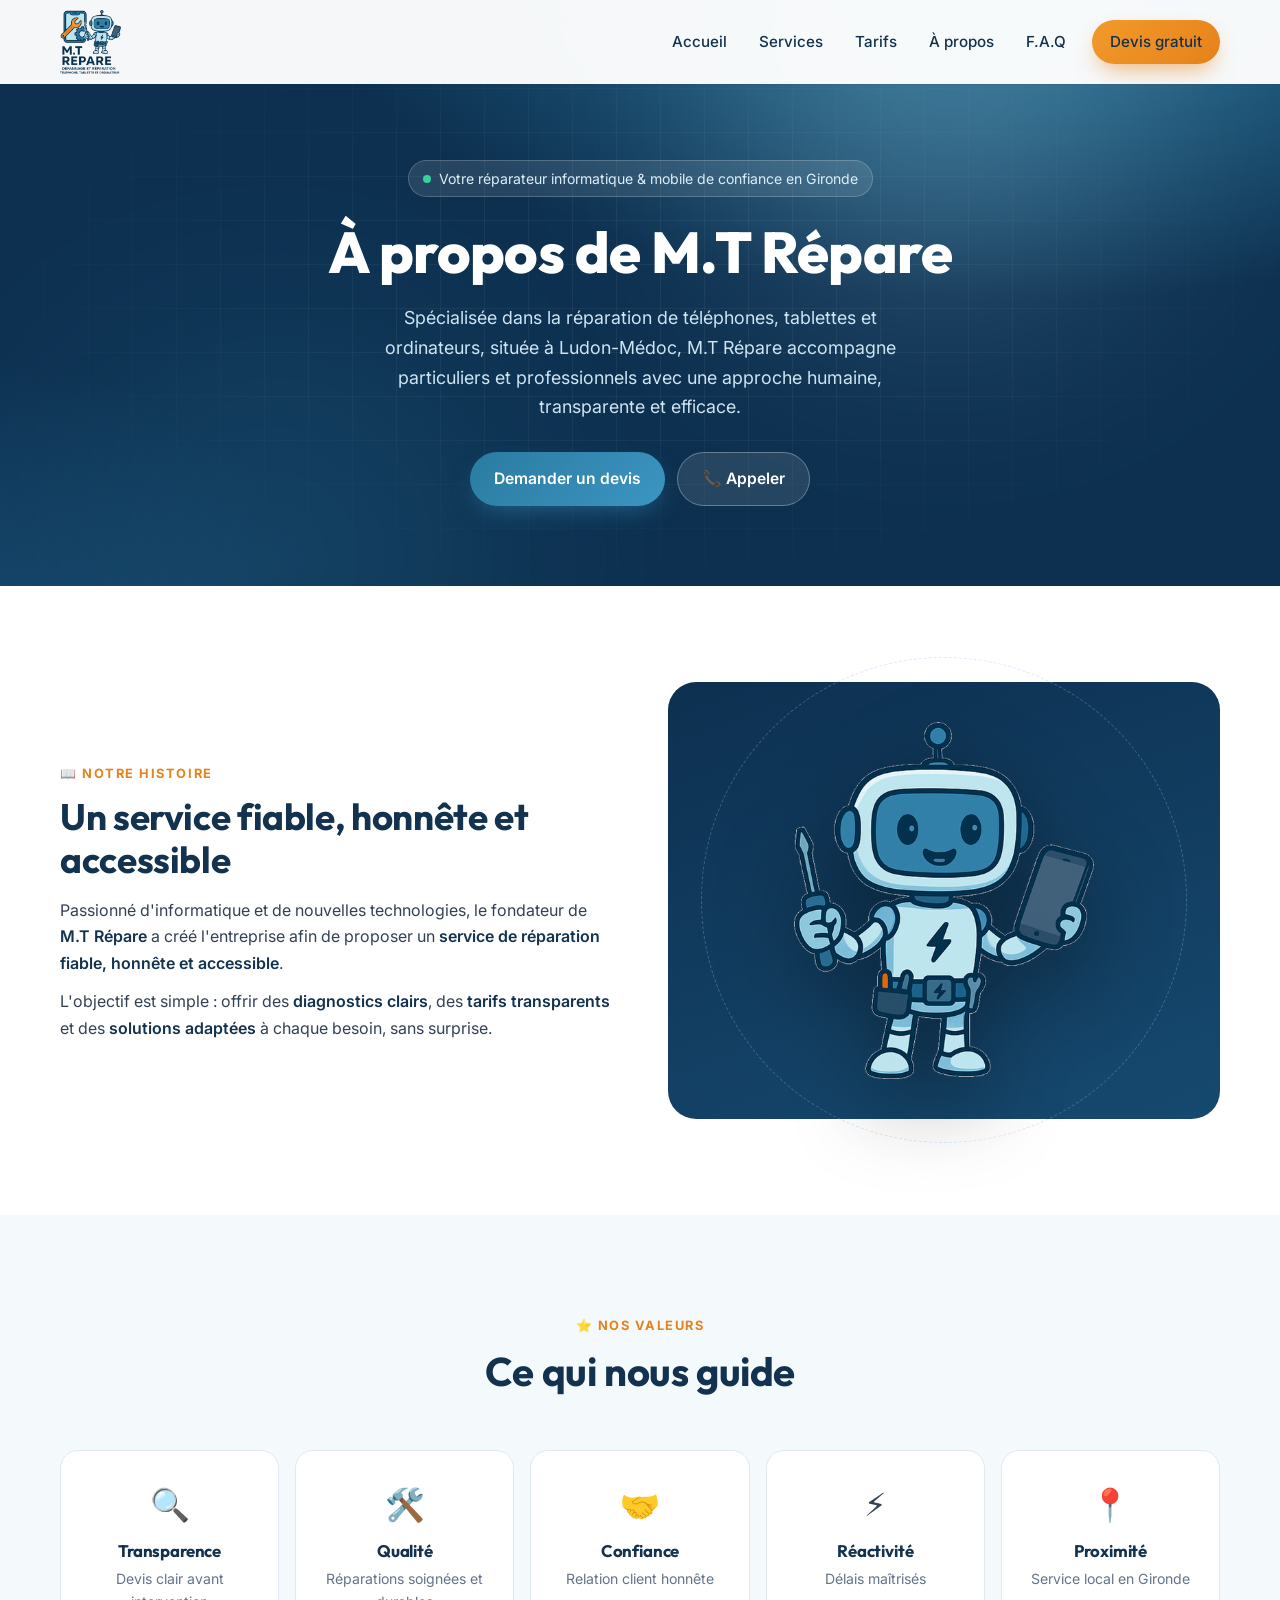
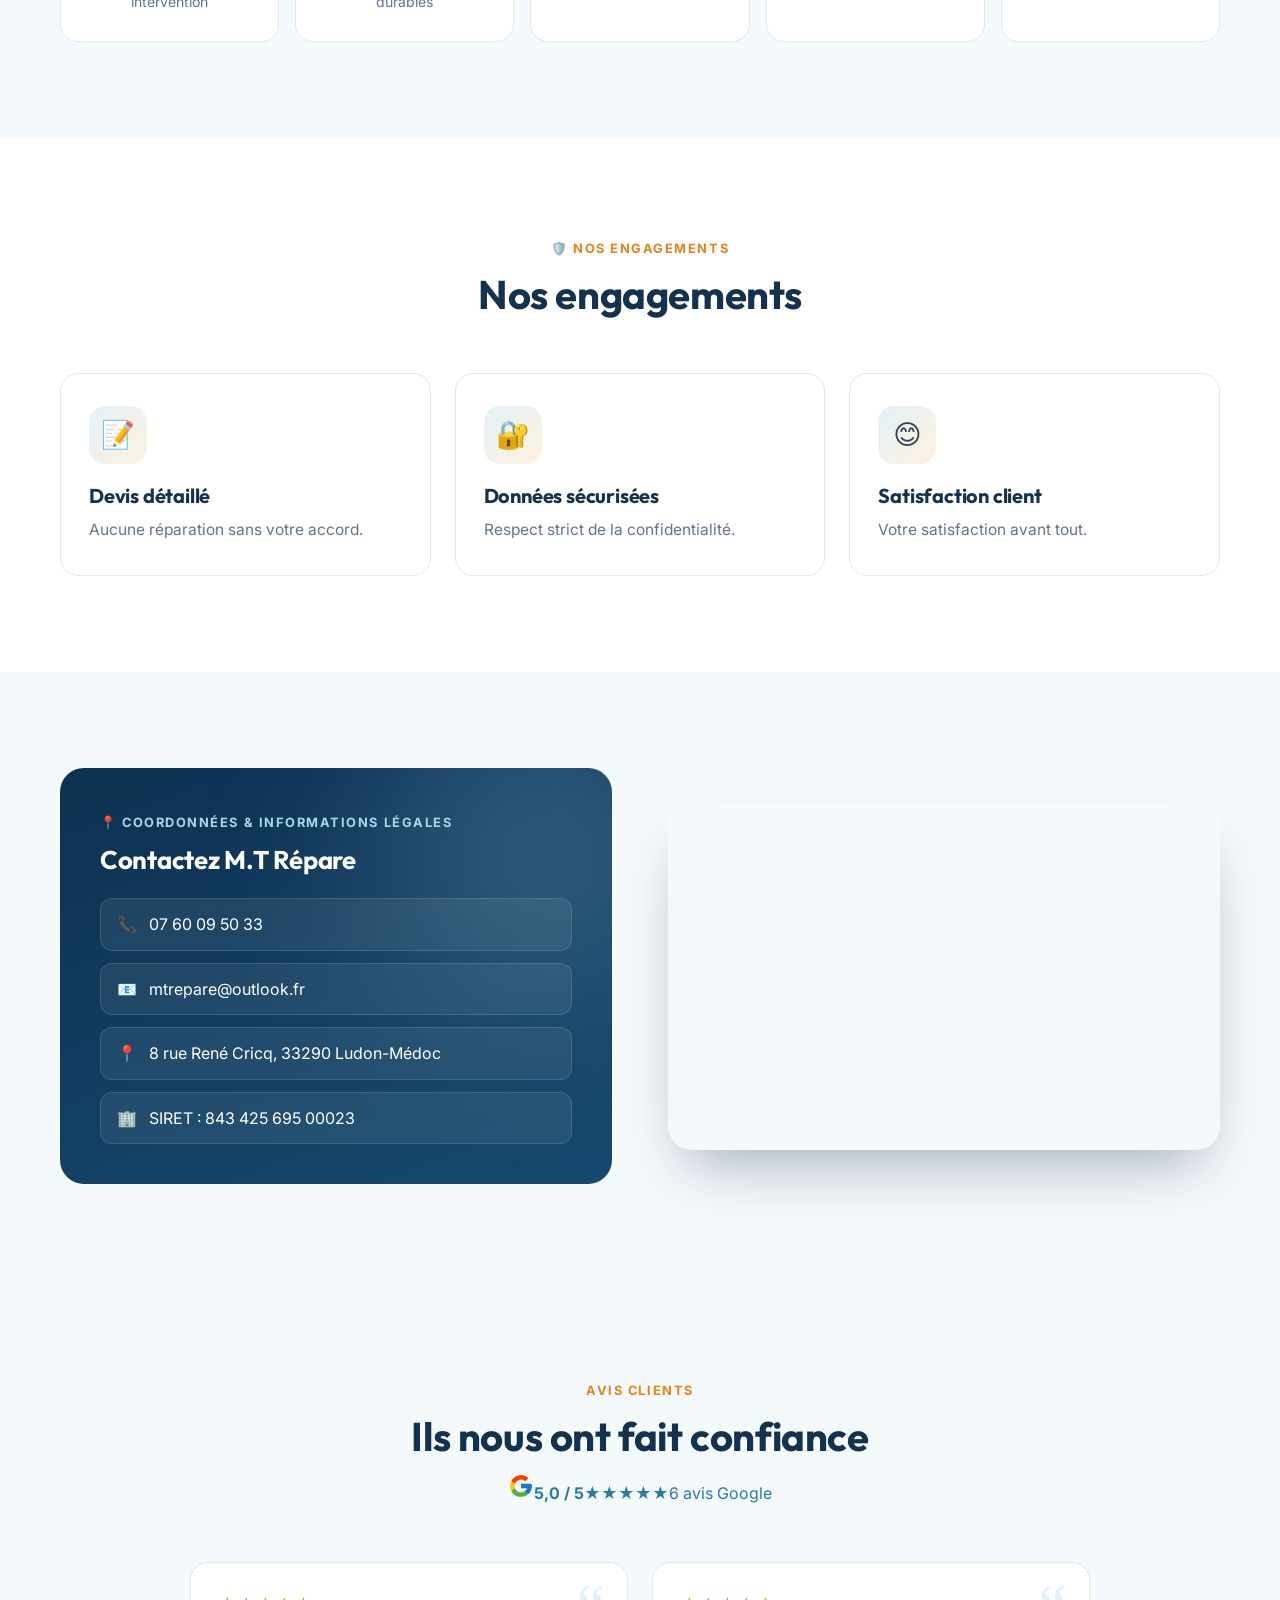
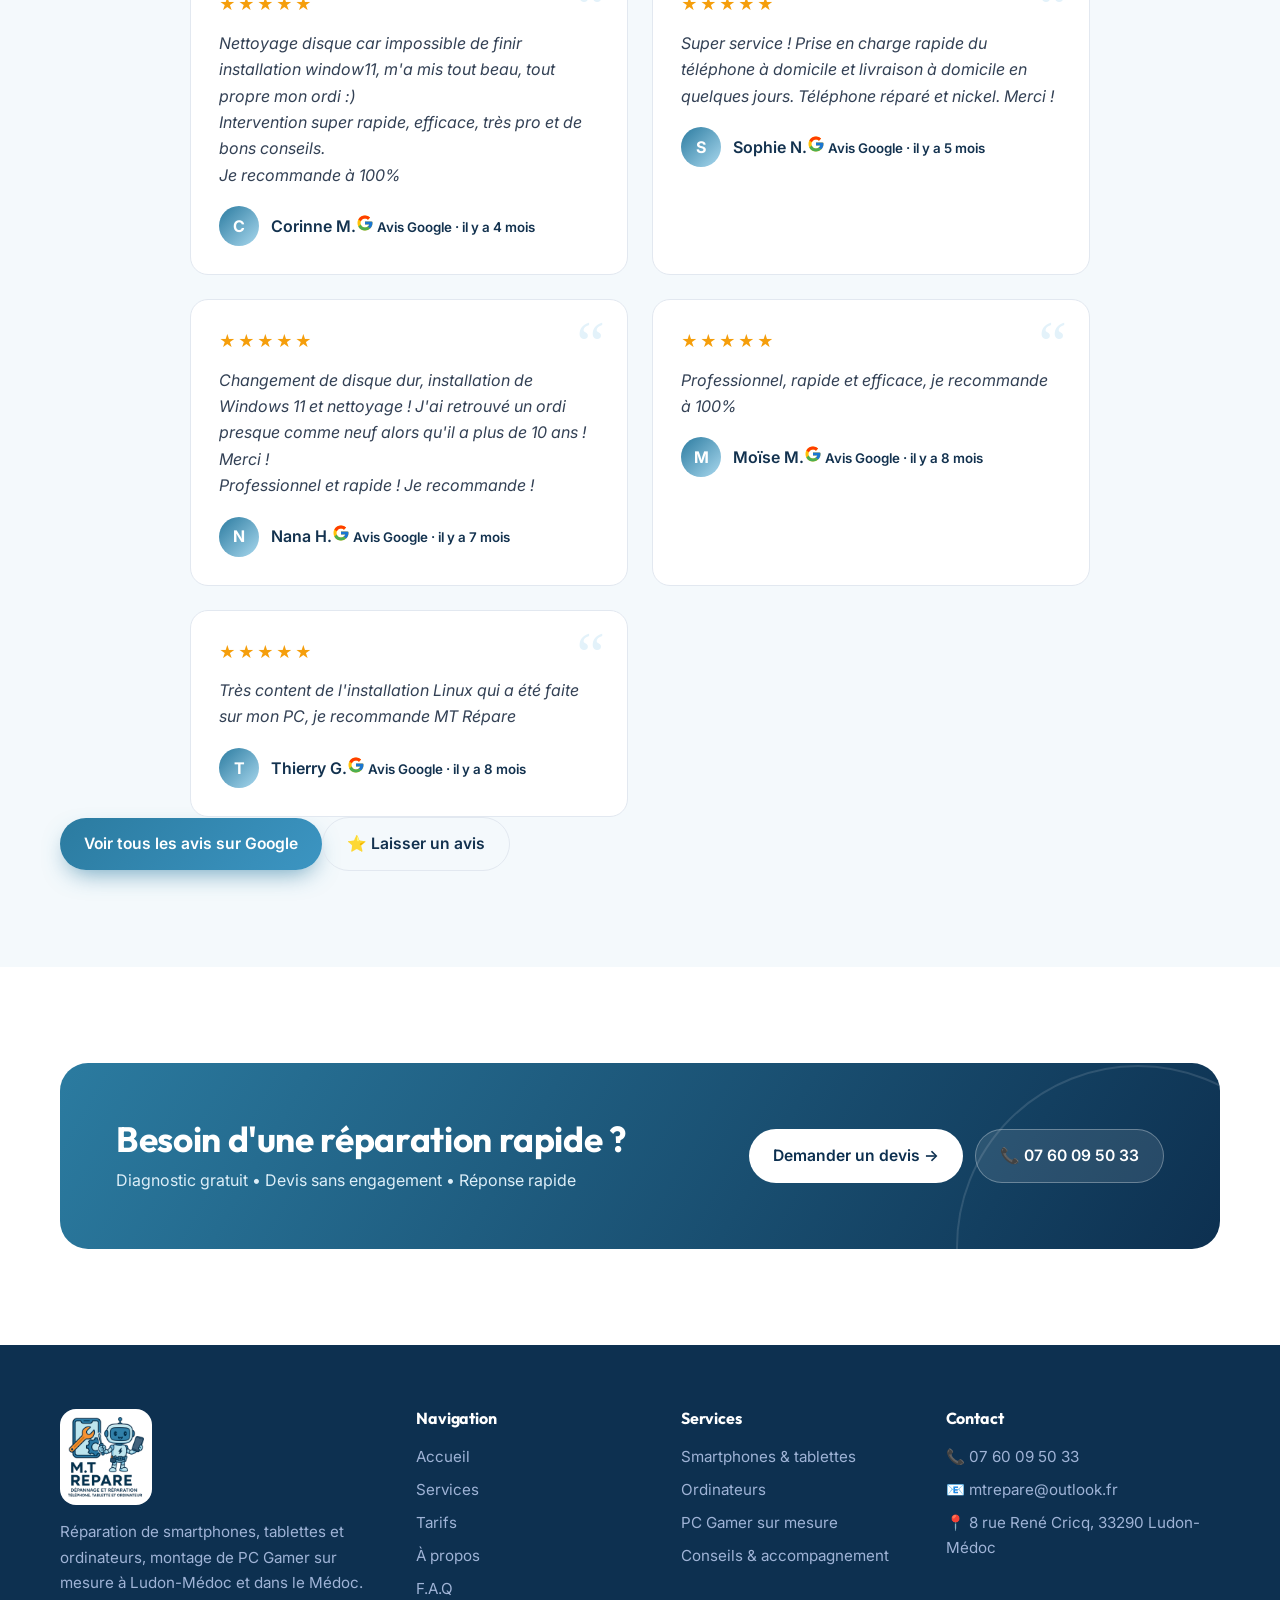
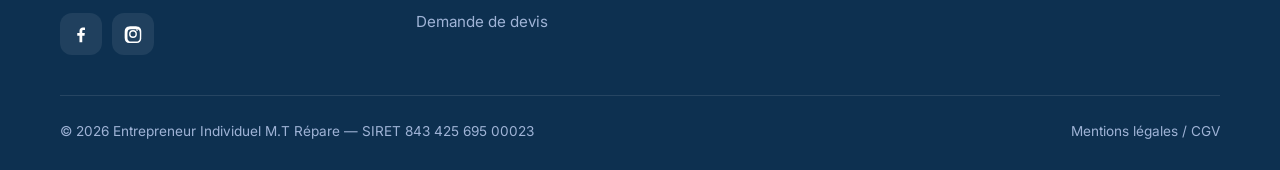
==== commit 27ea78f4: "Add files via upload" ====
--- a/a-propos/index.html
+++ b/a-propos/index.html
@@ -98,11 +98,11 @@
 
 <section class="section-alt">
   <div class="container">
-    <div class="section-head reveal"><span class="eyebrow">Avis clients</span><h2>Ils nous ont fait confiance</h2><p>Note moyenne de <strong>4,2 / 5</strong> laissée par nos clients.</p></div>
-    <div class="reviews">
-      <div class="review reveal d1"><span class="q">“</span><div class="stars">★★★★★</div><p>Professionnel, efficace et rapide ! Je recommande à 100 %.</p><div class="who"><span class="av">E</span>Emilie M.</div></div>
-      <div class="review reveal d2"><span class="q">“</span><div class="stars">★★★★★</div><p>L'installation de Linux Mint sur mon PC a été effectuée, je suis très content du travail réalisé. Rapide et efficace, je recommande.</p><div class="who"><span class="av">G</span>M. Guérin</div></div>
-          </div>
+    <div class="section-head reveal"><span class="eyebrow">Avis clients</span><h2>Ils nous ont fait confiance</h2>
+      <a class="gbadge" href="https://www.google.com/search?q=M.T+R%C3%A9pare+Ludon-M%C3%A9doc" target="_blank" rel="noopener"><svg viewBox="0 0 48 48" width="26" height="26" aria-hidden="true"><path fill="#FFC107" d="M43.6 20.5H42V20H24v8h11.3C33.7 32.7 29.2 36 24 36c-6.6 0-12-5.4-12-12s5.4-12 12-12c3.1 0 5.8 1.2 7.9 3.1l5.7-5.7C34 6.1 29.3 4 24 4 12.9 4 4 12.9 4 24s8.9 20 20 20 20-8.9 20-20c0-1.3-.1-2.4-.4-3.5z"/><path fill="#FF3D00" d="M6.3 14.7l6.6 4.8C14.7 15.1 19 12 24 12c3.1 0 5.8 1.2 7.9 3.1l5.7-5.7C34 6.1 29.3 4 24 4 16.3 4 9.7 8.3 6.3 14.7z"/><path fill="#4CAF50" d="M24 44c5.2 0 9.9-2 13.4-5.2l-6.2-5.2C29.2 35.1 26.7 36 24 36c-5.2 0-9.6-3.3-11.3-7.9l-6.5 5C9.5 39.6 16.2 44 24 44z"/><path fill="#1976D2" d="M43.6 20.5H42V20H24v8h11.3c-.8 2.2-2.2 4.2-4.1 5.6l6.2 5.2C37 39.2 44 34 44 24c0-1.3-.1-2.4-.4-3.5z"/></svg><b>5,0 / 5</b><span class="stars">★★★★★</span><span>6 avis Google</span></a>
+    </div>
+    <div class="reviews"><div class="review reveal d1"><span class="q">“</span><div class="stars">★★★★★</div><p>Nettoyage disque car impossible de finir installation window11, m'a mis tout beau, tout propre mon ordi :)<br>Intervention super rapide, efficace, très pro et de bons conseils.<br>Je recommande à 100%</p><div class="who"><span class="av">C</span><span>Corinne M.<small class="src"><svg viewBox="0 0 48 48" width="18" height="18" aria-hidden="true"><path fill="#FFC107" d="M43.6 20.5H42V20H24v8h11.3C33.7 32.7 29.2 36 24 36c-6.6 0-12-5.4-12-12s5.4-12 12-12c3.1 0 5.8 1.2 7.9 3.1l5.7-5.7C34 6.1 29.3 4 24 4 12.9 4 4 12.9 4 24s8.9 20 20 20 20-8.9 20-20c0-1.3-.1-2.4-.4-3.5z"/><path fill="#FF3D00" d="M6.3 14.7l6.6 4.8C14.7 15.1 19 12 24 12c3.1 0 5.8 1.2 7.9 3.1l5.7-5.7C34 6.1 29.3 4 24 4 16.3 4 9.7 8.3 6.3 14.7z"/><path fill="#4CAF50" d="M24 44c5.2 0 9.9-2 13.4-5.2l-6.2-5.2C29.2 35.1 26.7 36 24 36c-5.2 0-9.6-3.3-11.3-7.9l-6.5 5C9.5 39.6 16.2 44 24 44z"/><path fill="#1976D2" d="M43.6 20.5H42V20H24v8h11.3c-.8 2.2-2.2 4.2-4.1 5.6l6.2 5.2C37 39.2 44 34 44 24c0-1.3-.1-2.4-.4-3.5z"/></svg> Avis Google · il y a 4 mois</small></span></div></div><div class="review reveal d2"><span class="q">“</span><div class="stars">★★★★★</div><p>Super service ! Prise en charge rapide du téléphone à domicile et livraison à domicile en quelques jours. Téléphone réparé et nickel. Merci !</p><div class="who"><span class="av">S</span><span>Sophie N.<small class="src"><svg viewBox="0 0 48 48" width="18" height="18" aria-hidden="true"><path fill="#FFC107" d="M43.6 20.5H42V20H24v8h11.3C33.7 32.7 29.2 36 24 36c-6.6 0-12-5.4-12-12s5.4-12 12-12c3.1 0 5.8 1.2 7.9 3.1l5.7-5.7C34 6.1 29.3 4 24 4 12.9 4 4 12.9 4 24s8.9 20 20 20 20-8.9 20-20c0-1.3-.1-2.4-.4-3.5z"/><path fill="#FF3D00" d="M6.3 14.7l6.6 4.8C14.7 15.1 19 12 24 12c3.1 0 5.8 1.2 7.9 3.1l5.7-5.7C34 6.1 29.3 4 24 4 16.3 4 9.7 8.3 6.3 14.7z"/><path fill="#4CAF50" d="M24 44c5.2 0 9.9-2 13.4-5.2l-6.2-5.2C29.2 35.1 26.7 36 24 36c-5.2 0-9.6-3.3-11.3-7.9l-6.5 5C9.5 39.6 16.2 44 24 44z"/><path fill="#1976D2" d="M43.6 20.5H42V20H24v8h11.3c-.8 2.2-2.2 4.2-4.1 5.6l6.2 5.2C37 39.2 44 34 44 24c0-1.3-.1-2.4-.4-3.5z"/></svg> Avis Google · il y a 5 mois</small></span></div></div><div class="review reveal d3"><span class="q">“</span><div class="stars">★★★★★</div><p>Changement de disque dur, installation de Windows 11 et nettoyage ! J'ai retrouvé un ordi presque comme neuf alors qu'il a plus de 10 ans ! Merci !<br>Professionnel et rapide ! Je recommande !</p><div class="who"><span class="av">N</span><span>Nana H.<small class="src"><svg viewBox="0 0 48 48" width="18" height="18" aria-hidden="true"><path fill="#FFC107" d="M43.6 20.5H42V20H24v8h11.3C33.7 32.7 29.2 36 24 36c-6.6 0-12-5.4-12-12s5.4-12 12-12c3.1 0 5.8 1.2 7.9 3.1l5.7-5.7C34 6.1 29.3 4 24 4 12.9 4 4 12.9 4 24s8.9 20 20 20 20-8.9 20-20c0-1.3-.1-2.4-.4-3.5z"/><path fill="#FF3D00" d="M6.3 14.7l6.6 4.8C14.7 15.1 19 12 24 12c3.1 0 5.8 1.2 7.9 3.1l5.7-5.7C34 6.1 29.3 4 24 4 16.3 4 9.7 8.3 6.3 14.7z"/><path fill="#4CAF50" d="M24 44c5.2 0 9.9-2 13.4-5.2l-6.2-5.2C29.2 35.1 26.7 36 24 36c-5.2 0-9.6-3.3-11.3-7.9l-6.5 5C9.5 39.6 16.2 44 24 44z"/><path fill="#1976D2" d="M43.6 20.5H42V20H24v8h11.3c-.8 2.2-2.2 4.2-4.1 5.6l6.2 5.2C37 39.2 44 34 44 24c0-1.3-.1-2.4-.4-3.5z"/></svg> Avis Google · il y a 7 mois</small></span></div></div><div class="review reveal d1"><span class="q">“</span><div class="stars">★★★★★</div><p>Professionnel, rapide et efficace, je recommande à 100%</p><div class="who"><span class="av">M</span><span>Moïse M.<small class="src"><svg viewBox="0 0 48 48" width="18" height="18" aria-hidden="true"><path fill="#FFC107" d="M43.6 20.5H42V20H24v8h11.3C33.7 32.7 29.2 36 24 36c-6.6 0-12-5.4-12-12s5.4-12 12-12c3.1 0 5.8 1.2 7.9 3.1l5.7-5.7C34 6.1 29.3 4 24 4 12.9 4 4 12.9 4 24s8.9 20 20 20 20-8.9 20-20c0-1.3-.1-2.4-.4-3.5z"/><path fill="#FF3D00" d="M6.3 14.7l6.6 4.8C14.7 15.1 19 12 24 12c3.1 0 5.8 1.2 7.9 3.1l5.7-5.7C34 6.1 29.3 4 24 4 16.3 4 9.7 8.3 6.3 14.7z"/><path fill="#4CAF50" d="M24 44c5.2 0 9.9-2 13.4-5.2l-6.2-5.2C29.2 35.1 26.7 36 24 36c-5.2 0-9.6-3.3-11.3-7.9l-6.5 5C9.5 39.6 16.2 44 24 44z"/><path fill="#1976D2" d="M43.6 20.5H42V20H24v8h11.3c-.8 2.2-2.2 4.2-4.1 5.6l6.2 5.2C37 39.2 44 34 44 24c0-1.3-.1-2.4-.4-3.5z"/></svg> Avis Google · il y a 8 mois</small></span></div></div><div class="review reveal d2"><span class="q">“</span><div class="stars">★★★★★</div><p>Très content de l'installation Linux qui a été faite sur mon PC, je recommande MT Répare</p><div class="who"><span class="av">T</span><span>Thierry G.<small class="src"><svg viewBox="0 0 48 48" width="18" height="18" aria-hidden="true"><path fill="#FFC107" d="M43.6 20.5H42V20H24v8h11.3C33.7 32.7 29.2 36 24 36c-6.6 0-12-5.4-12-12s5.4-12 12-12c3.1 0 5.8 1.2 7.9 3.1l5.7-5.7C34 6.1 29.3 4 24 4 12.9 4 4 12.9 4 24s8.9 20 20 20 20-8.9 20-20c0-1.3-.1-2.4-.4-3.5z"/><path fill="#FF3D00" d="M6.3 14.7l6.6 4.8C14.7 15.1 19 12 24 12c3.1 0 5.8 1.2 7.9 3.1l5.7-5.7C34 6.1 29.3 4 24 4 16.3 4 9.7 8.3 6.3 14.7z"/><path fill="#4CAF50" d="M24 44c5.2 0 9.9-2 13.4-5.2l-6.2-5.2C29.2 35.1 26.7 36 24 36c-5.2 0-9.6-3.3-11.3-7.9l-6.5 5C9.5 39.6 16.2 44 24 44z"/><path fill="#1976D2" d="M43.6 20.5H42V20H24v8h11.3c-.8 2.2-2.2 4.2-4.1 5.6l6.2 5.2C37 39.2 44 34 44 24c0-1.3-.1-2.4-.4-3.5z"/></svg> Avis Google · il y a 8 mois</small></span></div></div></div>
+    <div class="reviews-cta reveal"><a class="btn btn-primary" href="https://www.google.com/search?q=M.T+R%C3%A9pare+Ludon-M%C3%A9doc" target="_blank" rel="noopener">Voir tous les avis sur Google</a><a class="btn btn-back" href="https://g.page/r/CeWvv-VzhUriEBM/review" target="_blank" rel="noopener">⭐ Laisser un avis</a></div>
   </div>
 </section>
 <section style="padding-top:96px;padding-bottom:0"></section>
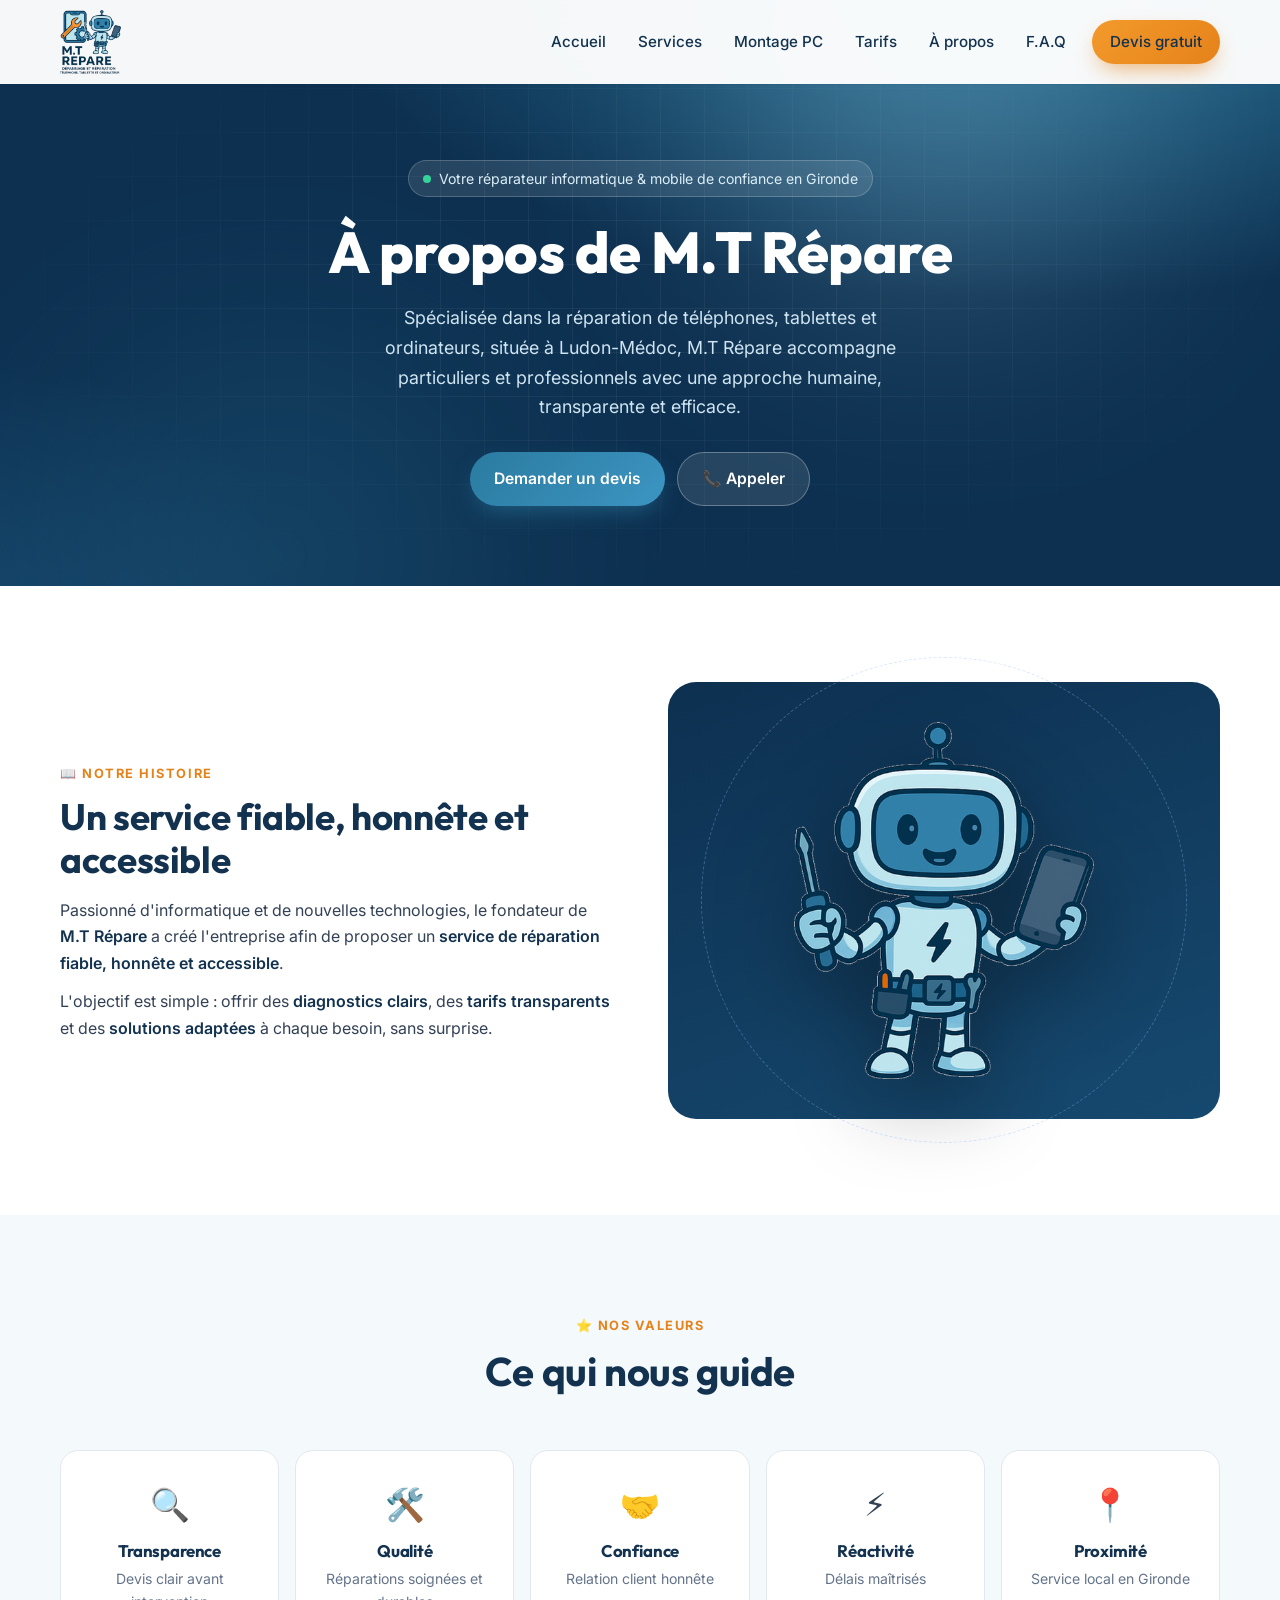
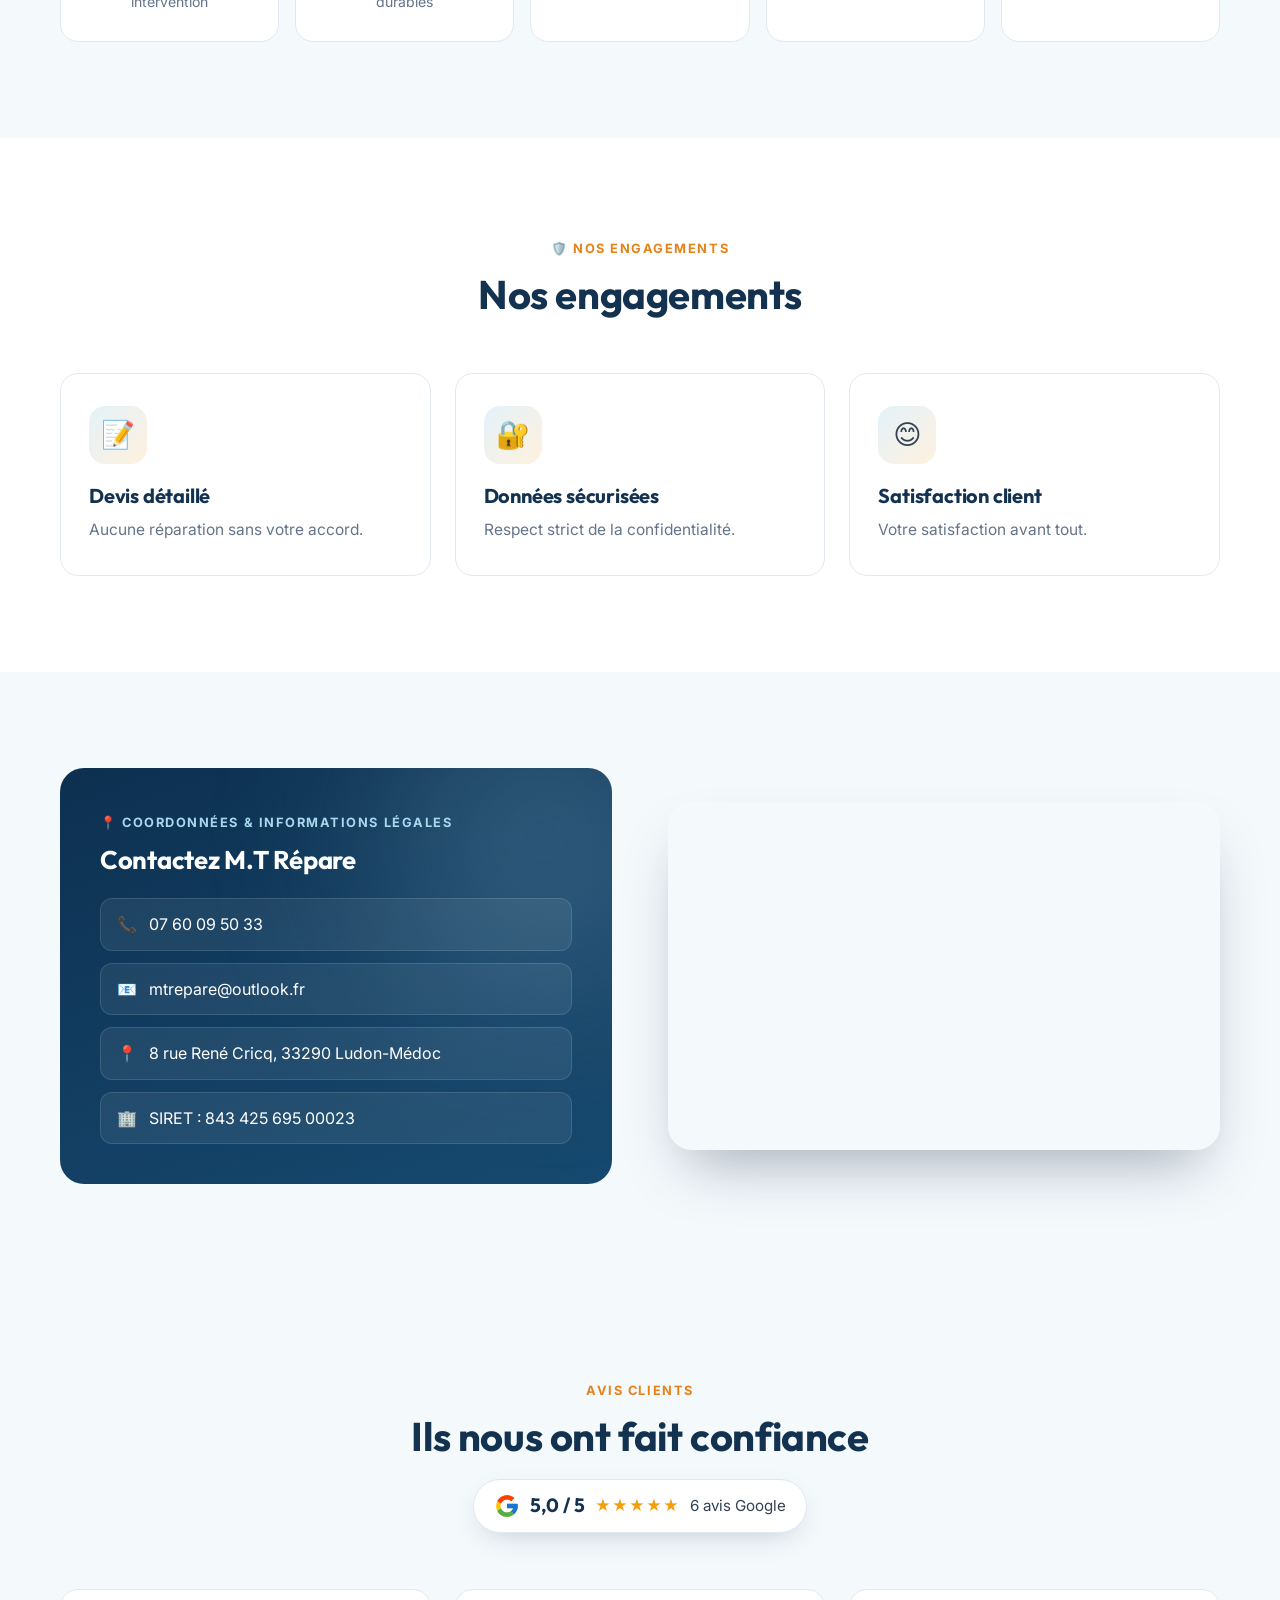
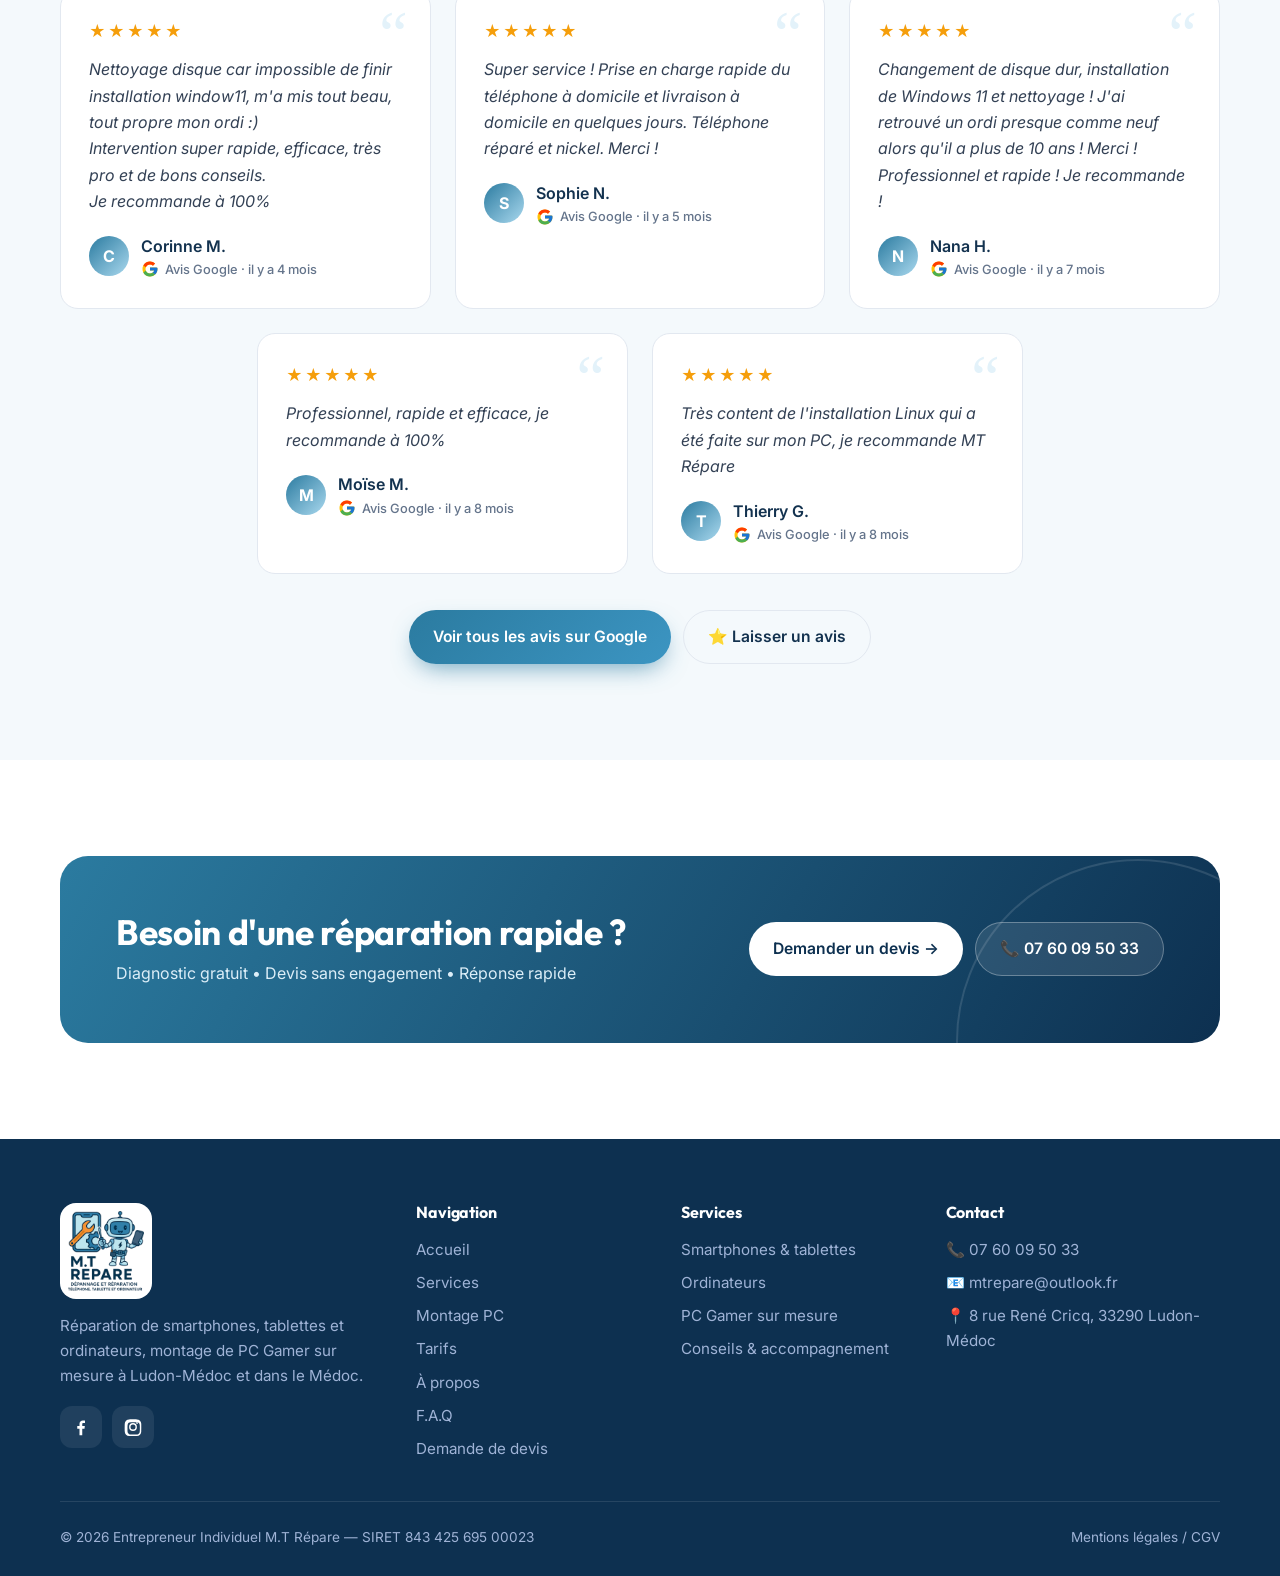
==== commit 0370874f: "remise en ordre" ====
--- a/a-propos/index.html
+++ b/a-propos/index.html
@@ -26,7 +26,7 @@
 <header class="header">
   <div class="container">
     <a class="brand" href="/" aria-label="M.T Répare — accueil"><img src="/img/logo.png" alt="M.T Répare" width="61" height="64" onerror="this.replaceWith(document.createTextNode('M.T Répare'))"></a>
-    <nav class="nav" aria-label="Menu principal"><a href="/" data-path="/">Accueil</a><a href="/services" data-path="/services">Services</a><a href="/tarifs" data-path="/tarifs">Tarifs</a><a href="/a-propos" data-path="/a-propos">À propos</a><a href="/f-a-q" data-path="/f-a-q">F.A.Q</a><a class="btn btn-accent" href="/devis">Devis gratuit</a></nav>
+    <nav class="nav" aria-label="Menu principal"><a href="/" data-path="/">Accueil</a><a href="/services" data-path="/services">Services</a><a href="/montage-pc" data-path="/montage-pc">Montage PC</a><a href="/tarifs" data-path="/tarifs">Tarifs</a><a href="/a-propos" data-path="/a-propos">À propos</a><a href="/f-a-q" data-path="/f-a-q">F.A.Q</a><a class="btn btn-accent" href="/devis">Devis gratuit</a></nav>
     <button class="burger" aria-label="Ouvrir le menu" aria-expanded="false"><span></span><span></span><span></span></button>
   </div>
 </header>
@@ -129,14 +129,14 @@
       </div>
       <div>
         <h4>Navigation</h4>
-        <ul><li><a href="/">Accueil</a></li><li><a href="/services">Services</a></li><li><a href="/tarifs">Tarifs</a></li><li><a href="/a-propos">À propos</a></li><li><a href="/f-a-q">F.A.Q</a></li><li><a href="/devis">Demande de devis</a></li></ul>
+        <ul><li><a href="/">Accueil</a></li><li><a href="/services">Services</a></li><li><a href="/montage-pc">Montage PC</a></li><li><a href="/tarifs">Tarifs</a></li><li><a href="/a-propos">À propos</a></li><li><a href="/f-a-q">F.A.Q</a></li><li><a href="/devis">Demande de devis</a></li></ul>
       </div>
       <div>
         <h4>Services</h4>
         <ul>
           <li><a href="/services#telephone">Smartphones &amp; tablettes</a></li>
           <li><a href="/services#ordinateur">Ordinateurs</a></li>
-          <li><a href="/services#pc-gamer">PC Gamer sur mesure</a></li>
+          <li><a href="/montage-pc">PC Gamer sur mesure</a></li>
           <li><a href="/services#conseils">Conseils &amp; accompagnement</a></li>
         </ul>
       </div>
@@ -157,6 +157,7 @@
 </footer>
 <a class="fab" href="tel:+33760095033" aria-label="Appeler M.T Répare">📞</a>
 <button class="to-top" aria-label="Revenir en haut">↑</button>
+<script src="/assets/config.js"></script>
 <script src="/assets/main.js" defer></script>
 </body>
 </html>
--- a/assets/style.css
+++ b/assets/style.css
@@ -165,7 +165,8 @@
 .step p{color:var(--muted);font-size:.93rem}
 
 /* Testimonials */
-.reviews{display:grid;grid-template-columns:repeat(2,1fr);gap:24px;max-width:900px;margin:0 auto}
+.reviews{display:flex;flex-wrap:wrap;justify-content:center;gap:24px}
+.reviews .review{flex:0 1 calc((100% - 48px)/3)}
 .review{background:#fff;border:1px solid var(--line);border-radius:var(--radius);padding:28px;position:relative}
 .review .stars{color:#F59E0B;letter-spacing:2px;margin-bottom:12px}
 .review p{color:var(--text);font-style:italic}
@@ -355,3 +356,117 @@
   *,*::before,*::after{animation:none!important;transition:none!important}
   .reveal{opacity:1;transform:none}
 }
+
+/* Avis Google */
+.gbadge{display:inline-flex;align-items:center;gap:10px;margin-top:6px;background:#fff;border:1px solid var(--line);border-radius:999px;padding:10px 20px;box-shadow:var(--shadow);color:var(--text);font-size:.95rem;transition:transform .2s}
+.gbadge:hover{transform:translateY(-2px)}
+.gbadge b{font-family:"Outfit";font-size:1.2rem;color:var(--ink)}
+.gbadge .stars{color:#F59E0B;letter-spacing:1px}
+.review .who>span:last-child{display:grid}
+.review .src{display:flex;align-items:center;gap:6px;font-weight:500;font-size:.8rem;color:var(--muted)}
+.reviews-cta{display:flex;justify-content:center;gap:12px;flex-wrap:wrap;margin-top:36px}
+
+@media (max-width:900px){.reviews .review{flex-basis:calc((100% - 24px)/2)}}
+@media (max-width:640px){.reviews .review{flex-basis:100%}}
+
+/* Liste des villes (code postal) */
+.city-field{position:relative}
+.city-list{position:absolute;left:0;right:0;top:calc(100% - 4px);z-index:20;list-style:none;margin:0;padding:6px;background:#fff;border:1px solid var(--line);border-radius:12px;box-shadow:var(--shadow-lg);max-height:240px;overflow:auto}
+.city-list li{padding:10px 12px;border-radius:8px;cursor:pointer;color:var(--ink);font-weight:500}
+.city-list li:hover,.city-list li:focus{background:#EAF4FA;color:var(--blue);outline:0}
+.city-list li.msg{cursor:default;color:var(--muted);font-weight:400;font-size:.85rem;padding:6px 12px}
+.city-list li.msg:hover{background:none;color:var(--muted)}
+
+/* ==========================================================
+   Module Montage PC
+   ========================================================== */
+.mpc-wrap{display:grid;grid-template-columns:1.6fr .7fr;gap:32px;align-items:start}
+.mpc-card{padding:32px}
+.mpc-steps{display:flex;gap:6px;list-style:none;margin:0 0 26px;counter-reset:st;flex-wrap:wrap}
+.mpc-steps li{flex:1;min-width:70px;counter-increment:st;font-size:.78rem;font-weight:600;color:var(--muted);padding-top:10px;border-top:4px solid var(--line);transition:border-color .4s,color .4s}
+.mpc-steps li::before{content:counter(st) ". "}
+.mpc-steps li.done{border-color:var(--blue-2);color:var(--blue)}
+.mpc-steps li.on{border-color:var(--orange);color:var(--ink)}
+.mstep{display:none;animation:fadeUp .45s var(--ease)}
+.mstep.active{display:block}
+.mstep h3{font-size:1.35rem;margin-bottom:6px}
+.mstep .sub{color:var(--muted);margin-bottom:20px;font-size:.95rem}
+.mstep .q{font-weight:600;color:var(--ink);font-size:.92rem;margin:14px 0 10px}
+.opt-grid{display:grid;gap:12px;grid-template-columns:repeat(3,1fr)}
+.opt-grid.two{grid-template-columns:repeat(2,1fr)}
+.opt-grid.os{grid-template-columns:repeat(4,1fr)}
+.opt{position:relative}
+.opt input{position:absolute;opacity:0;pointer-events:none}
+.opt label{display:grid;place-items:center;align-content:center;gap:6px;height:100%;padding:18px 12px;border:2px solid var(--line);border-radius:16px;cursor:pointer;font-weight:600;color:var(--ink);text-align:center;transition:.25s var(--ease);font-size:.95rem;background:#fff}
+.opt label small{font-weight:400;color:var(--muted);font-size:.8rem;line-height:1.35}
+.opt label .e{font-size:1.9rem;transition:transform .3s var(--ease)}
+.opt.big label{padding:26px 18px}
+.opt.big label b{font-size:1.08rem}
+.opt label:hover{border-color:#9BCBE3}
+.opt input:checked+label{border-color:var(--blue);background:#EAF4FA;box-shadow:0 10px 20px -12px rgba(43,123,160,.8)}
+.opt input:checked+label .e{transform:scale(1.15) rotate(-6deg)}
+.opt input:focus-visible+label{outline:2px solid var(--blue)}
+.opt-err{display:none;color:#E11D48;font-size:.85rem;margin-top:10px}
+.chipset{display:flex;flex-wrap:wrap;gap:8px;margin-bottom:12px}
+.chipset label{cursor:pointer}
+.chipset input{position:absolute;opacity:0;pointer-events:none}
+.chipset span{display:inline-block;padding:8px 14px;border:1px solid var(--line);border-radius:999px;font-size:.88rem;font-weight:500;color:var(--ink);background:#fff;transition:.2s}
+.chipset span:hover{border-color:#9BCBE3}
+.chipset input:checked+span{background:var(--blue);border-color:var(--blue);color:#fff}
+.chipset input:focus-visible+span{outline:2px solid var(--blue)}
+.blk{border:1px solid var(--line);border-radius:16px;padding:18px 20px 6px;margin-bottom:18px;background:#FBFDFF}
+.blk legend{font-family:"Outfit";font-weight:700;color:var(--ink);padding:0 8px;font-size:1.05rem}
+.blk[hidden]{display:none}
+.grid3{display:grid;grid-template-columns:repeat(3,1fr);gap:14px}
+.field select{width:100%;padding:12px 14px;border:1px solid var(--line);border-radius:12px;font:inherit;color:var(--ink);background:#FBFDFF}
+.field select:focus{outline:0;border-color:var(--blue);box-shadow:0 0 0 4px rgba(43,123,160,.12)}
+.budget-box{background:var(--bg);border-radius:18px;padding:22px 22px 10px;margin-bottom:18px;text-align:center}
+.budget-val span{font-family:"Outfit";font-size:2.2rem;font-weight:800;color:var(--blue)}
+.budget-val small{display:block;color:var(--muted);margin-bottom:12px}
+#budget{--p:20%;-webkit-appearance:none;appearance:none;width:100%;height:8px;border-radius:8px;background:linear-gradient(90deg,var(--blue) var(--p),var(--line) var(--p));outline:none;cursor:pointer}
+#budget::-webkit-slider-thumb{-webkit-appearance:none;width:26px;height:26px;border-radius:50%;background:#fff;border:4px solid var(--orange);box-shadow:var(--shadow)}
+#budget::-moz-range-thumb{width:20px;height:20px;border-radius:50%;background:#fff;border:4px solid var(--orange)}
+#budget:disabled{opacity:.4}
+.budget-scale{display:flex;justify-content:space-between;font-size:.8rem;color:var(--muted);margin:6px 0 14px}
+.budget-box .chipset{justify-content:center}
+.comp-list{display:grid;grid-template-columns:1fr 1fr;gap:0 16px}
+.compat{display:grid;gap:6px;margin:4px 0 16px}
+.compat p{padding:10px 14px;border-radius:10px;font-size:.9rem}
+.compat .c-ok{background:#ECFDF3;color:#166534}
+.compat .c-ko{background:#FFF4E5;color:#9A3412}
+.compat .c-info{background:#EAF4FA;color:#1E3A6E}
+.mpc-nav{align-items:center;margin-top:18px}
+.mpc-nav .spacer{flex:1}
+.recap{background:var(--bg);border-radius:16px;padding:18px 20px;font-size:.92rem;margin:6px 0 12px;text-align:left}
+.recap h4{font-size:1.05rem;margin-bottom:2px}
+.recap .recap-date{color:var(--muted);font-size:.8rem;margin-bottom:6px}
+.recap h5{font-family:"Outfit";color:var(--blue);font-size:.9rem;margin:12px 0 4px;text-transform:uppercase;letter-spacing:.06em}
+.recap div{display:flex;justify-content:space-between;gap:16px;padding:3px 0;border-bottom:1px dashed var(--line)}
+.recap div span:first-child{color:var(--muted);flex:none}
+.recap div span:last-child{text-align:right;color:var(--ink)}
+#mpc-success .recap{max-width:620px;margin:24px auto 0}
+.gallery{display:grid;grid-template-columns:repeat(auto-fill,minmax(260px,1fr));gap:22px}
+.gallery figure{background:#fff;border-radius:18px;overflow:hidden;border:1px solid var(--line);transition:transform .3s var(--ease),box-shadow .3s}
+.gallery figure:hover{transform:translateY(-6px);box-shadow:var(--shadow)}
+.gallery img{width:100%;aspect-ratio:4/3;object-fit:cover}
+.gallery figcaption{padding:14px 18px;display:grid;gap:2px}
+.gallery figcaption span{color:var(--muted);font-size:.9rem}
+@media (max-width:900px){
+  .mpc-wrap{grid-template-columns:1fr}
+  .opt-grid.os{grid-template-columns:repeat(2,1fr)}
+}
+@media (max-width:640px){
+  .mpc-card{padding:22px}
+  .opt-grid,.opt-grid.two{grid-template-columns:1fr 1fr}
+  .grid3,.comp-list{grid-template-columns:1fr}
+  .mpc-steps li{font-size:0;min-width:0}
+  .mpc-steps li::before{font-size:.78rem}
+  .mpc-nav{flex-wrap:wrap}
+}
+@media print{
+  body *{visibility:hidden!important}
+  #recap,#recap *{visibility:visible!important}
+  #recap{position:absolute;left:0;top:0;width:100%;background:#fff;font-size:12pt}
+  .header,.fab,.to-top{display:none!important}
+}
+.btn[hidden],[hidden]{display:none!important}
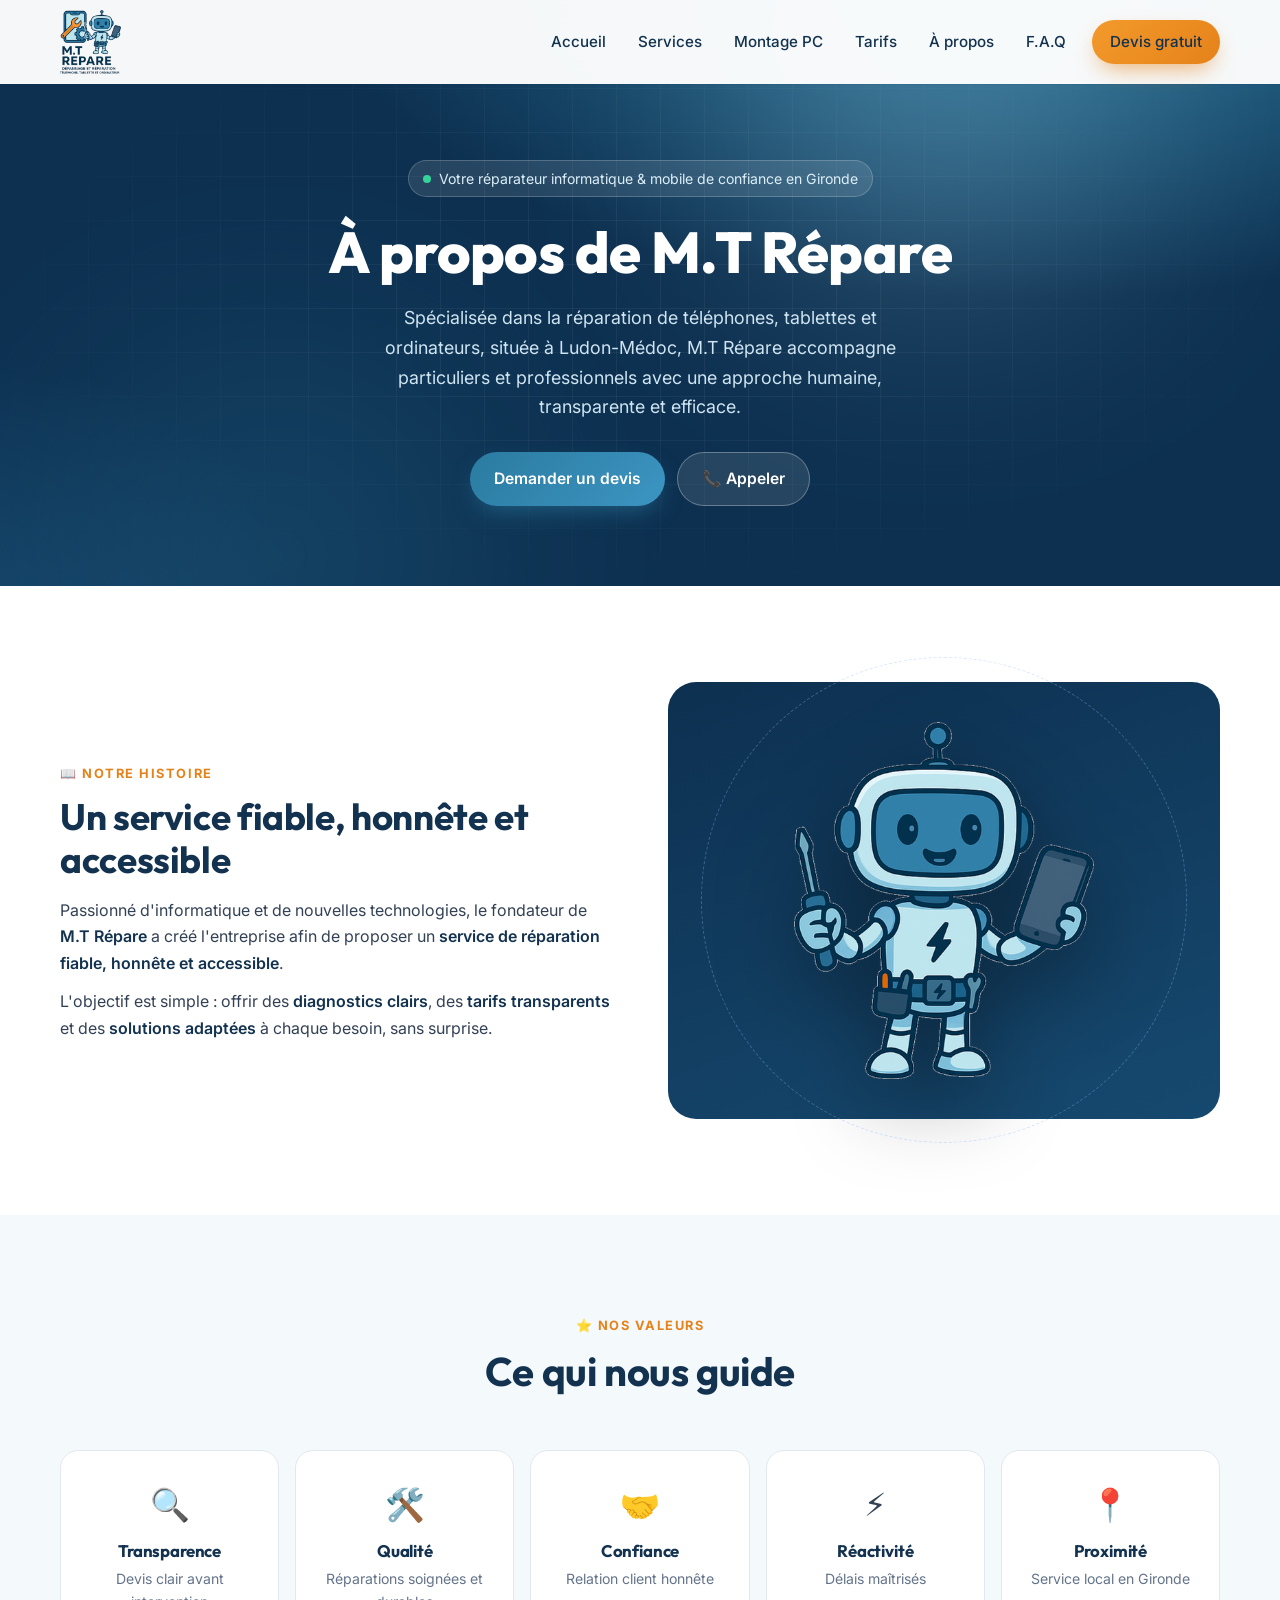
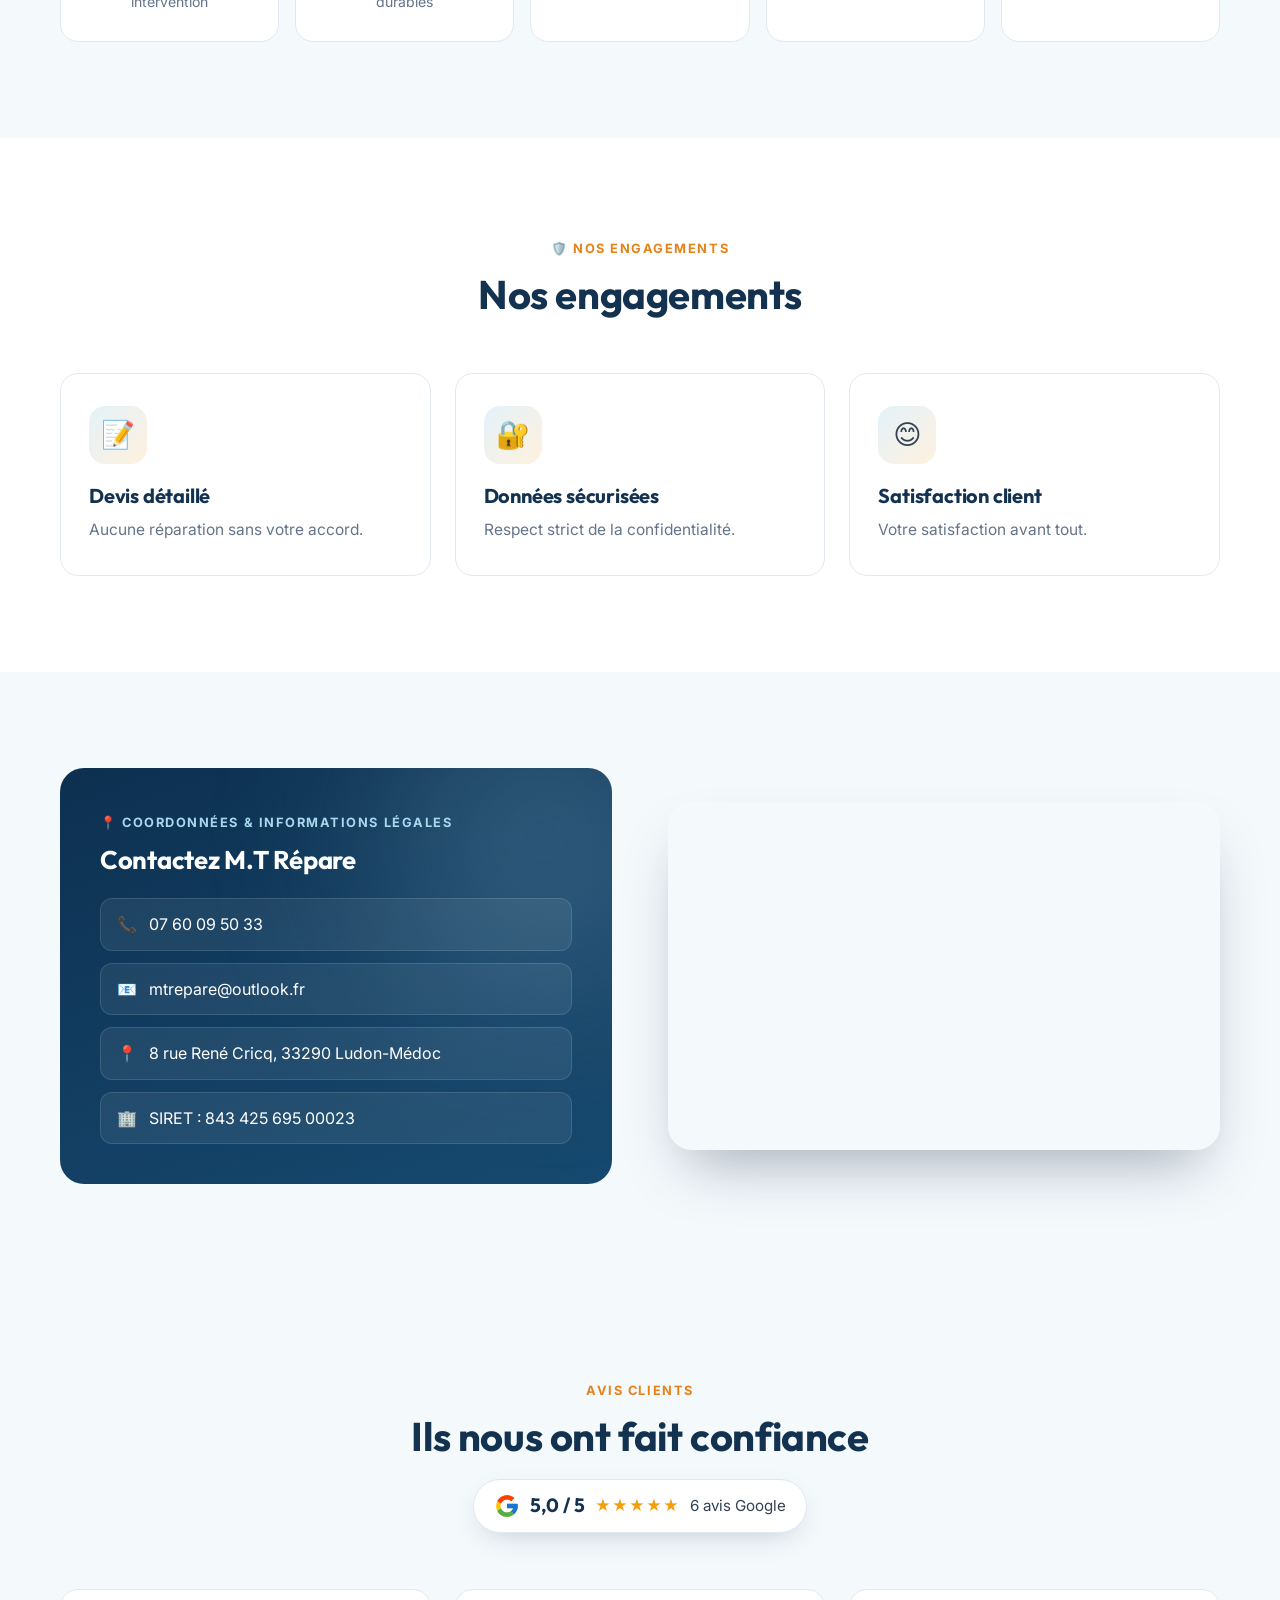
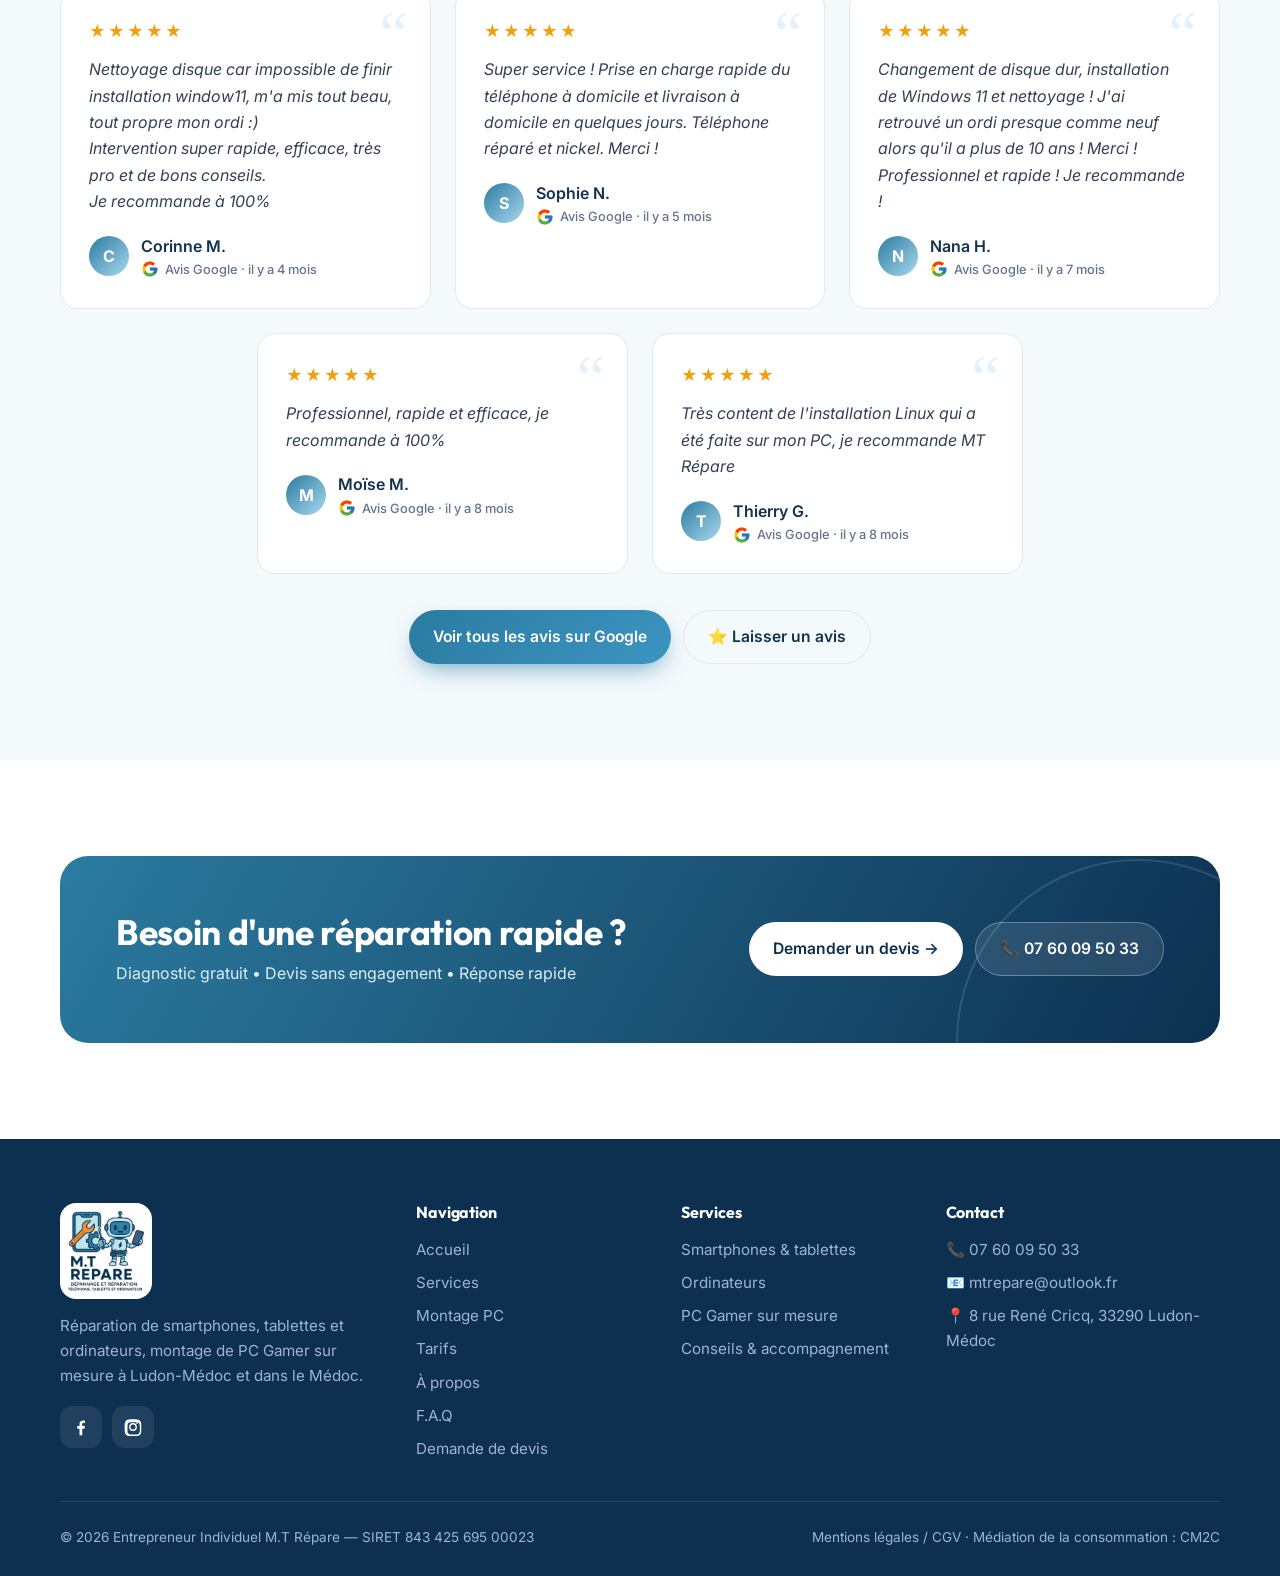
==== commit 0db18678: "maj mediateur" ====
--- a/a-propos/index.html
+++ b/a-propos/index.html
@@ -151,7 +151,7 @@
     </div>
     <div class="footer-bottom">
       <span>© <span data-year>2026</span> Entrepreneur Individuel M.T Répare — SIRET 843 425 695 00023</span>
-      <a href="/f-a-q#cgv">Mentions légales / CGV</a>
+      <span><a href="/f-a-q#cgv">Mentions légales / CGV</a> · <a href="/f-a-q#mediation">Médiation de la consommation : CM2C</a></span>
     </div>
   </div>
 </footer>
--- a/assets/style.css
+++ b/assets/style.css
@@ -470,3 +470,37 @@
   .header,.fab,.to-top{display:none!important}
 }
 .btn[hidden],[hidden]{display:none!important}
+
+/* Configurations types */
+.cfg-grid{display:grid;grid-template-columns:repeat(auto-fill,minmax(290px,1fr));gap:22px}
+.cfg{background:#fff;border:1px solid var(--line);border-radius:20px;padding:24px;display:flex;flex-direction:column;gap:14px;transition:transform .3s var(--ease),box-shadow .3s,border-color .3s;position:relative;overflow:hidden}
+.cfg::before{content:"";position:absolute;inset:0 0 auto 0;height:4px;background:linear-gradient(90deg,var(--blue),var(--orange))}
+.cfg:hover{transform:translateY(-6px);box-shadow:var(--shadow);border-color:transparent}
+.cfg-top{display:flex;gap:12px;align-items:center}
+.cfg-top .e{width:52px;height:52px;border-radius:14px;display:grid;place-items:center;font-size:1.6rem;background:linear-gradient(135deg,#E3F2FA,#FFF1DE);flex:none}
+.cfg h3{font-size:1.2rem}
+.cfg .use{color:var(--muted);font-size:.92rem}
+.plat{display:inline-flex;background:var(--bg);border-radius:999px;padding:4px;gap:4px;align-self:flex-start}
+.plat button{border:0;background:none;padding:7px 18px;border-radius:999px;font:600 .9rem "Inter",sans-serif;color:var(--muted);cursor:pointer;transition:.2s}
+.plat button.on[data-p="AMD"]{background:#E8483C;color:#fff}
+.plat button.on[data-p="Intel"]{background:#0071C5;color:#fff}
+.cfg ul{list-style:none;display:grid;gap:7px;font-size:.9rem}
+.cfg li{display:flex;gap:10px;align-items:flex-start}
+.cfg li b{flex:none;width:26px;text-align:center}
+.cfg li span{color:var(--ink)}
+.cfg .extra{font-size:.85rem;color:var(--blue);font-weight:600}
+.cfg-price{margin-top:auto;padding-top:14px;border-top:1px dashed var(--line);display:flex;align-items:baseline;gap:8px;flex-wrap:wrap}
+.cfg-price small{color:var(--muted)}
+.cfg-price b{font-family:"Outfit";font-size:1.7rem;color:var(--ink)}
+.cfg-price sup{color:var(--muted);font-size:.8rem}
+.cfg .btn{justify-content:center}
+.cfg-note{max-width:none;margin-top:26px}
+.cfg-picked{background:#FFF7EC;border:1px solid #FBD9AE;color:#7A4A0B;border-radius:14px;padding:12px 16px;margin-bottom:16px;font-size:.92rem}
+.cfg-picked b{color:var(--ink)}
+.cfg-grid{display:flex;flex-wrap:wrap;justify-content:center}
+.cfg-grid .cfg{flex:0 1 calc((100% - 44px)/3);min-width:280px}
+@media (max-width:640px){.cfg-grid .cfg{flex-basis:100%;min-width:0}}
+.cfg-price .ht{flex-basis:100%;font-size:.78rem;margin-top:-4px}
+.mediateur{background:#EAF4FA;border:1px solid #C7E3F2;border-radius:14px;padding:16px 20px;margin:12px 0}
+.mediateur p{margin:0}
+.mediateur,#cgv{scroll-margin-top:110px}
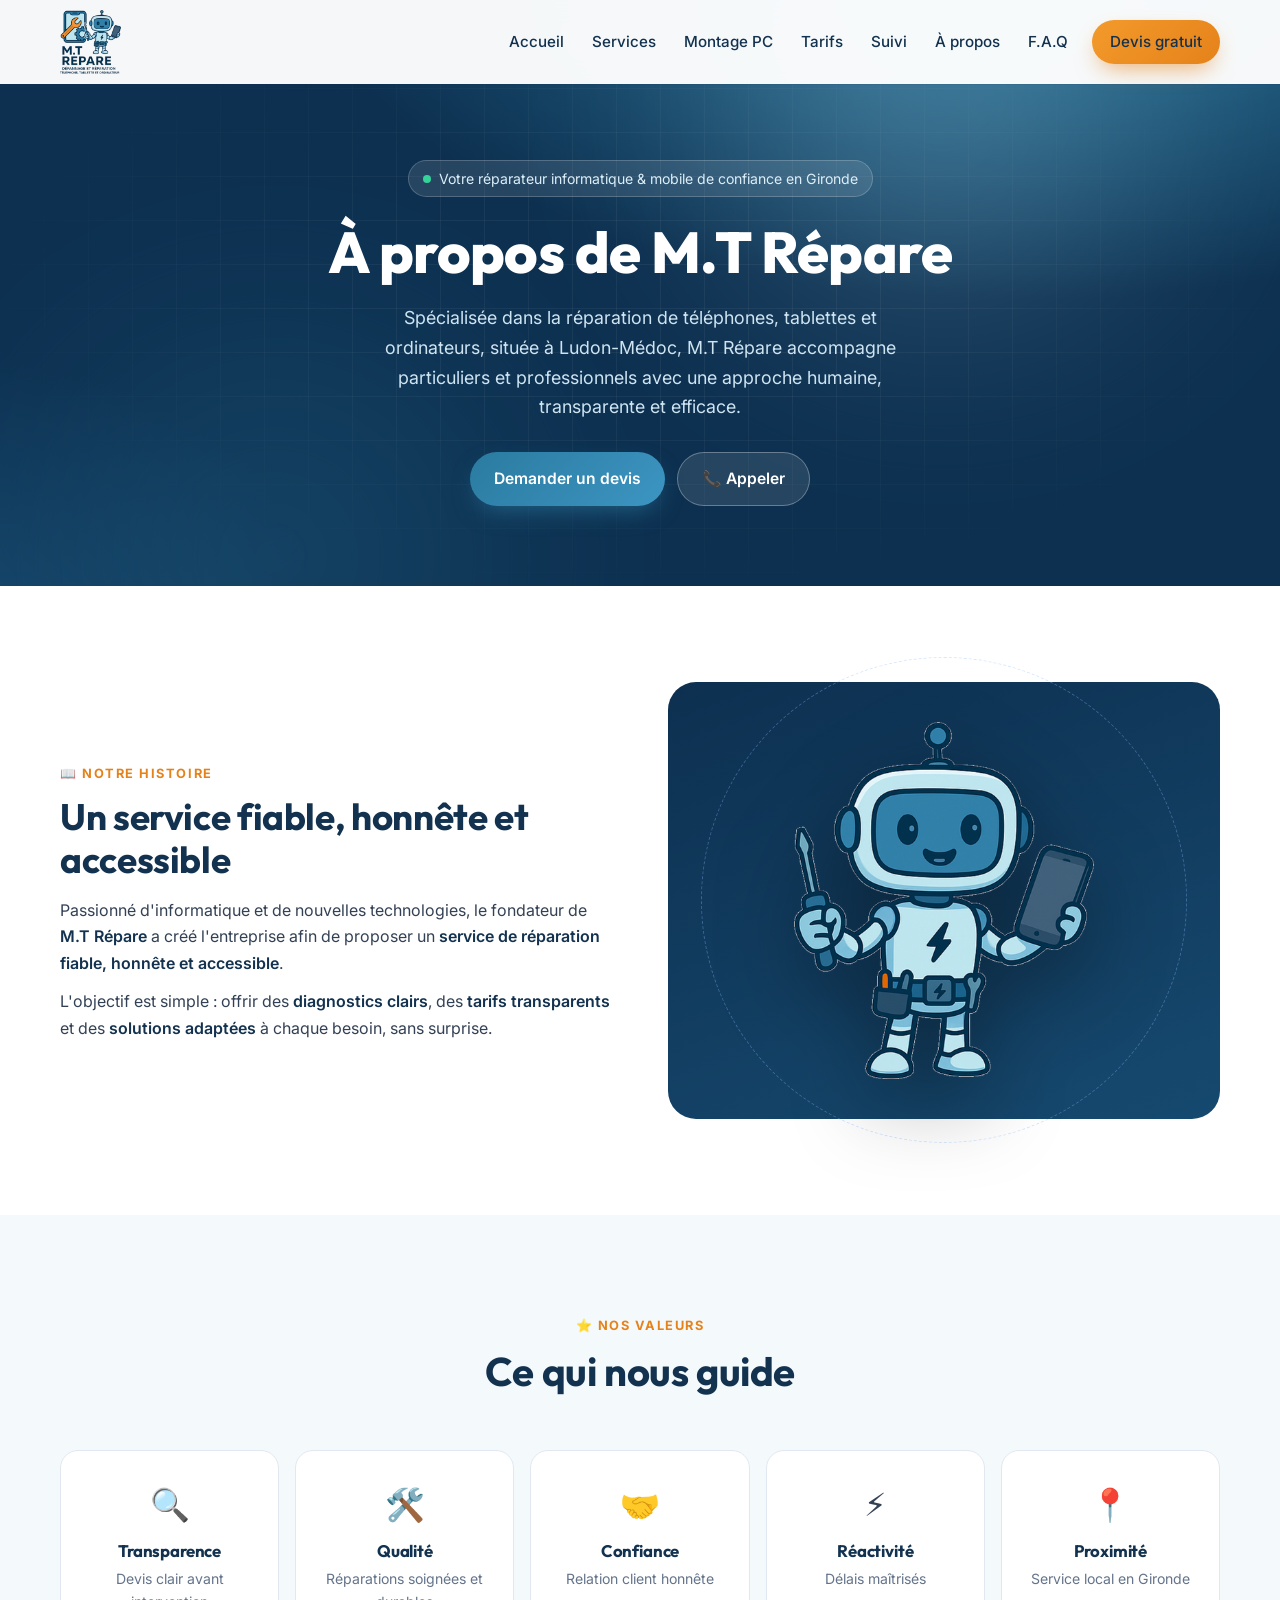
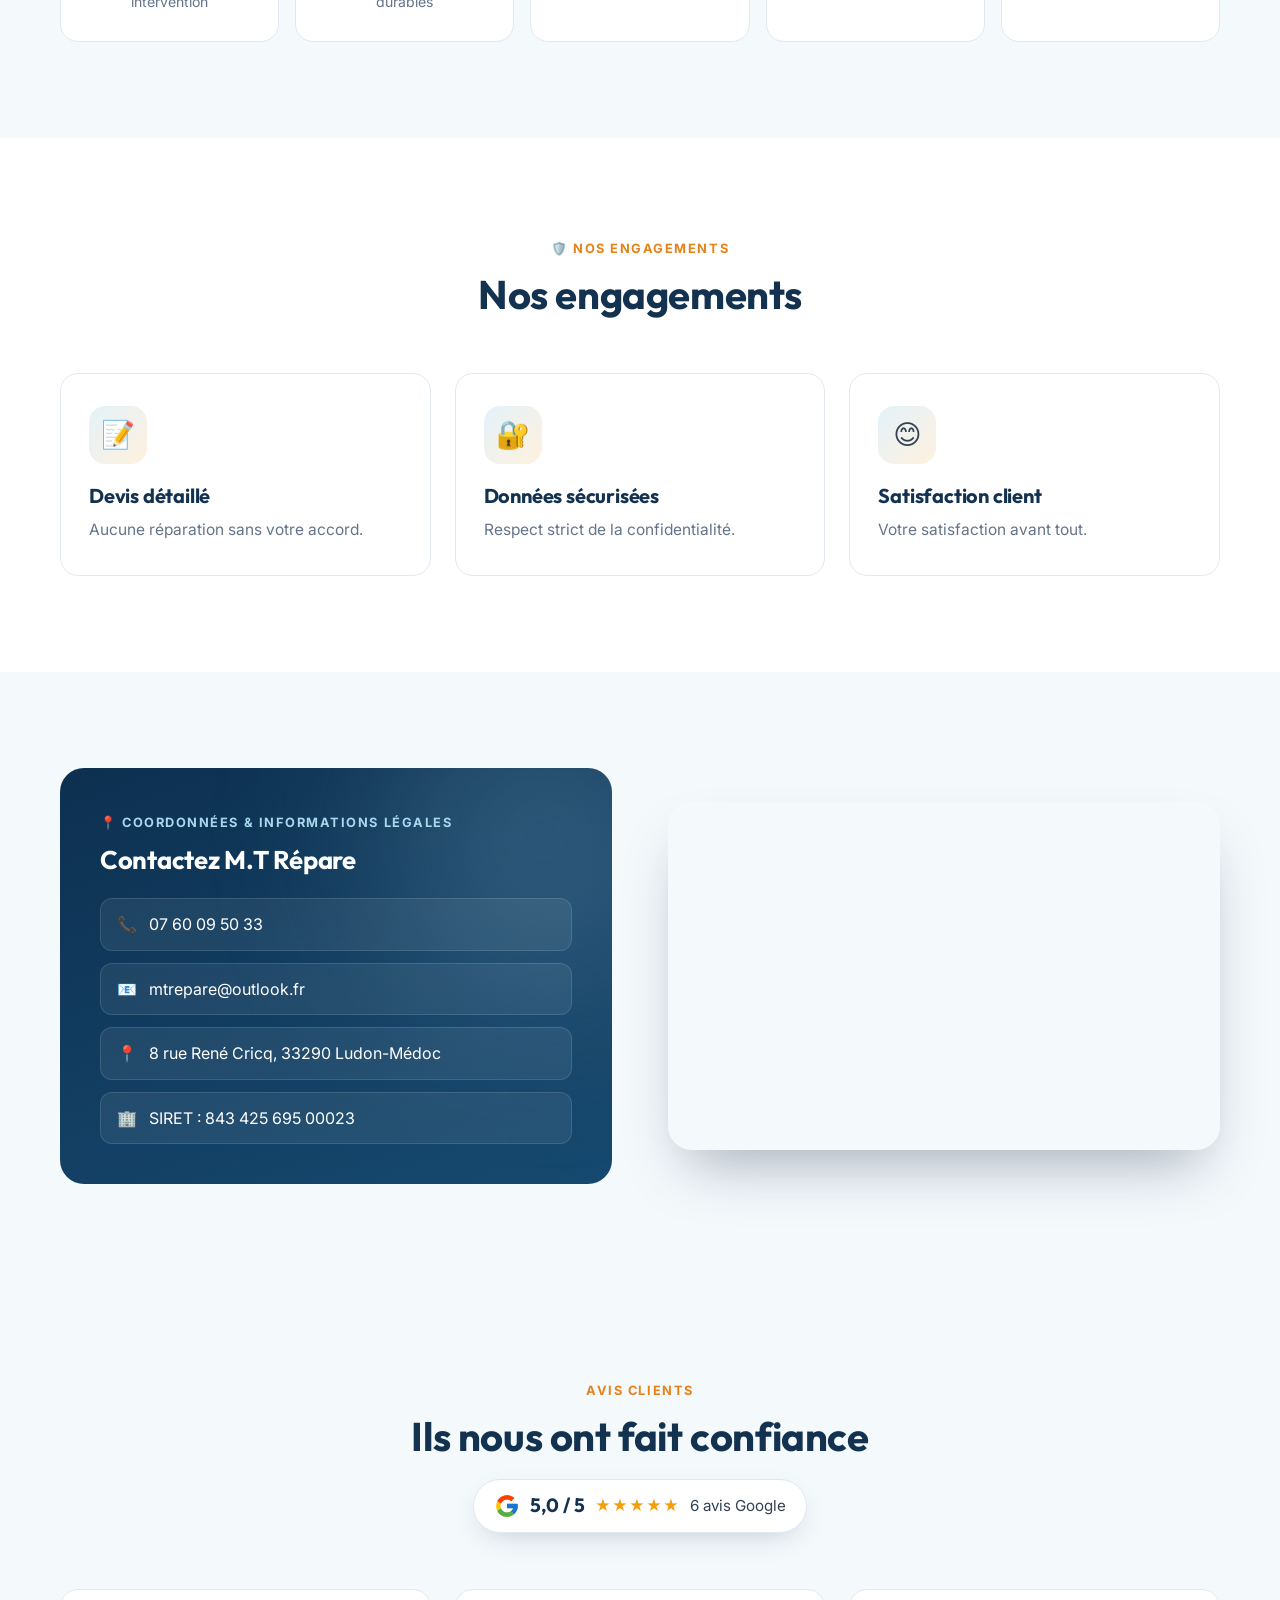
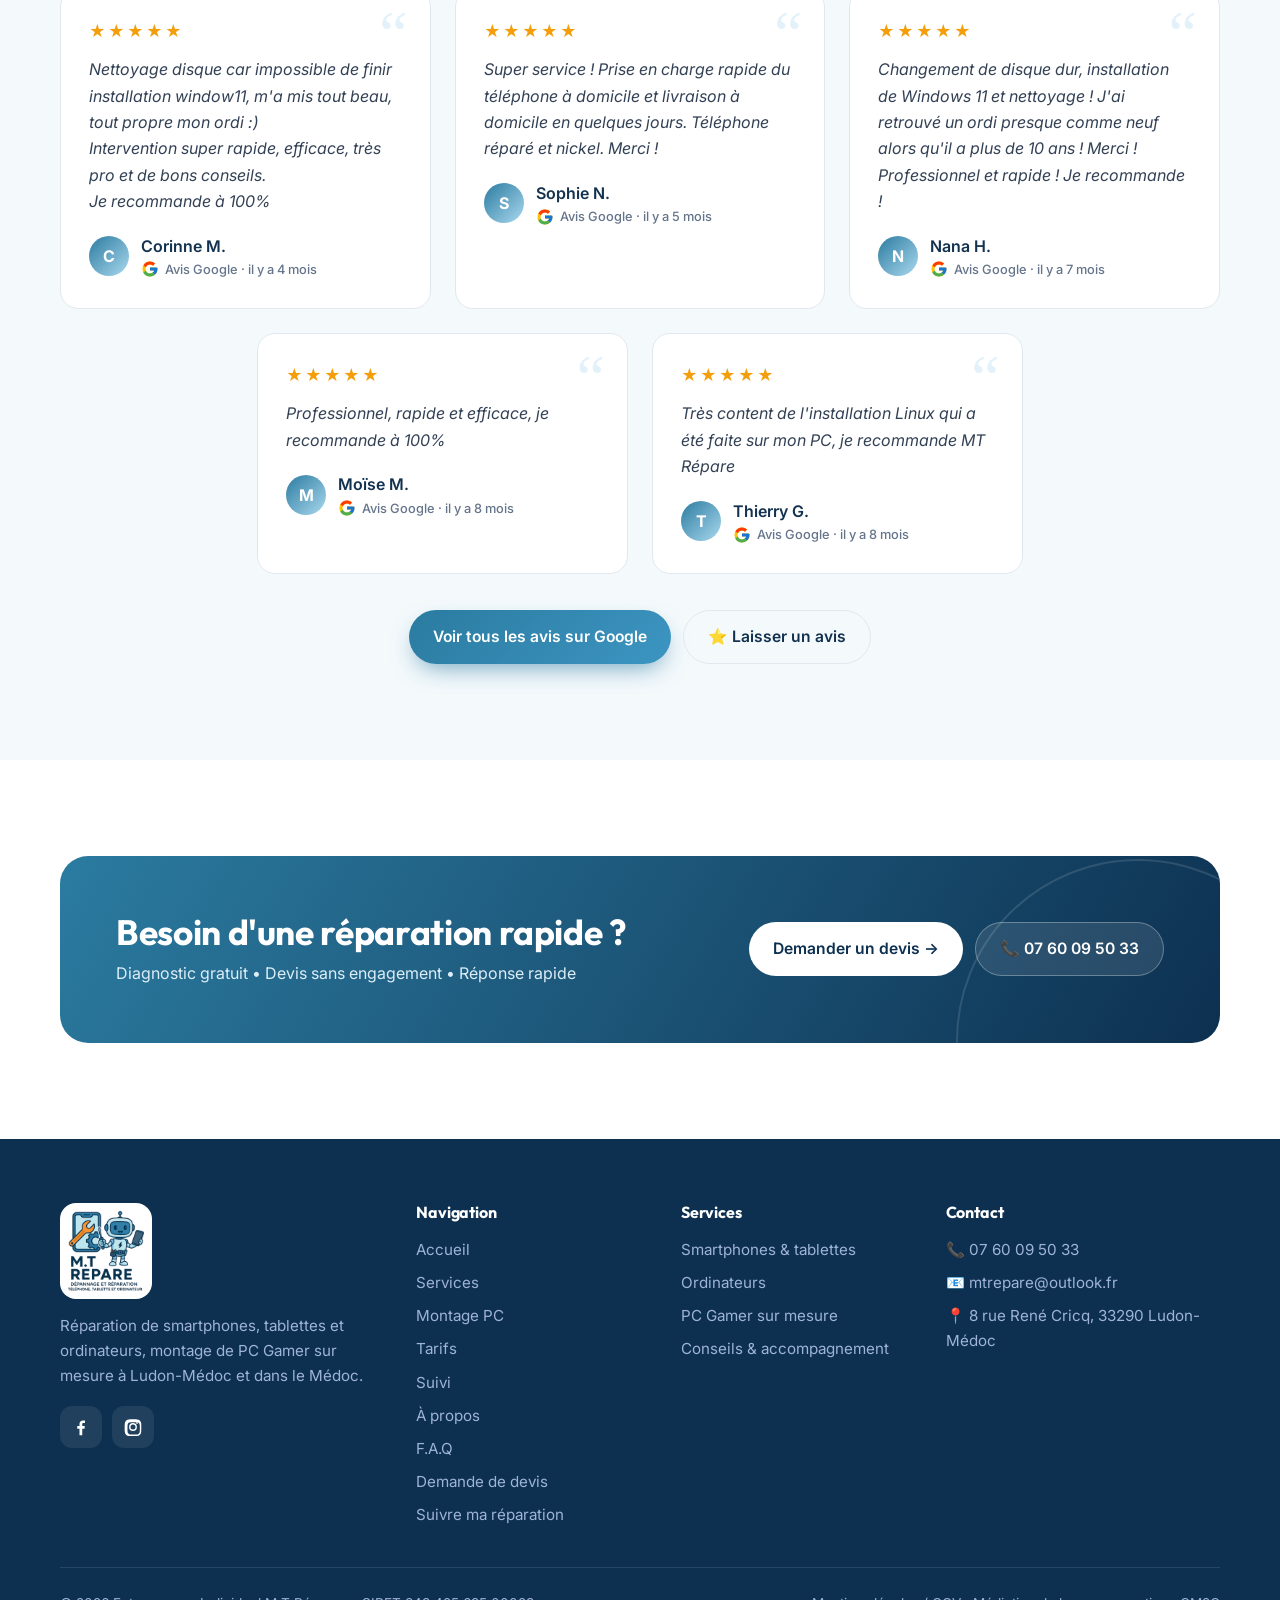
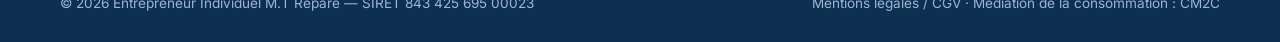
==== commit b30285ea: "ajout suivi" ====
--- a/a-propos/index.html
+++ b/a-propos/index.html
@@ -26,7 +26,7 @@
 <header class="header">
   <div class="container">
     <a class="brand" href="/" aria-label="M.T Répare — accueil"><img src="/img/logo.png" alt="M.T Répare" width="61" height="64" onerror="this.replaceWith(document.createTextNode('M.T Répare'))"></a>
-    <nav class="nav" aria-label="Menu principal"><a href="/" data-path="/">Accueil</a><a href="/services" data-path="/services">Services</a><a href="/montage-pc" data-path="/montage-pc">Montage PC</a><a href="/tarifs" data-path="/tarifs">Tarifs</a><a href="/a-propos" data-path="/a-propos">À propos</a><a href="/f-a-q" data-path="/f-a-q">F.A.Q</a><a class="btn btn-accent" href="/devis">Devis gratuit</a></nav>
+    <nav class="nav" aria-label="Menu principal"><a href="/" data-path="/">Accueil</a><a href="/services" data-path="/services">Services</a><a href="/montage-pc" data-path="/montage-pc">Montage PC</a><a href="/tarifs" data-path="/tarifs">Tarifs</a><a href="/suivi" data-path="/suivi">Suivi</a><a href="/a-propos" data-path="/a-propos">À propos</a><a href="/f-a-q" data-path="/f-a-q">F.A.Q</a><a class="btn btn-accent" href="/devis">Devis gratuit</a></nav>
     <button class="burger" aria-label="Ouvrir le menu" aria-expanded="false"><span></span><span></span><span></span></button>
   </div>
 </header>
@@ -129,7 +129,7 @@
       </div>
       <div>
         <h4>Navigation</h4>
-        <ul><li><a href="/">Accueil</a></li><li><a href="/services">Services</a></li><li><a href="/montage-pc">Montage PC</a></li><li><a href="/tarifs">Tarifs</a></li><li><a href="/a-propos">À propos</a></li><li><a href="/f-a-q">F.A.Q</a></li><li><a href="/devis">Demande de devis</a></li></ul>
+        <ul><li><a href="/">Accueil</a></li><li><a href="/services">Services</a></li><li><a href="/montage-pc">Montage PC</a></li><li><a href="/tarifs">Tarifs</a></li><li><a href="/suivi">Suivi</a></li><li><a href="/a-propos">À propos</a></li><li><a href="/f-a-q">F.A.Q</a></li><li><a href="/devis">Demande de devis</a></li><li><a href="/suivi">Suivre ma réparation</a></li></ul>
       </div>
       <div>
         <h4>Services</h4>
--- a/assets/style.css
+++ b/assets/style.css
@@ -504,3 +504,13 @@
 .mediateur{background:#EAF4FA;border:1px solid #C7E3F2;border-radius:14px;padding:16px 20px;margin:12px 0}
 .mediateur p{margin:0}
 .mediateur,#cgv{scroll-margin-top:110px}
+
+/* Suivi de réparation */
+.suivi-wrap{display:grid;grid-template-columns:minmax(0,520px) 1fr;gap:32px;align-items:start;justify-content:center}
+.suivi-frame{background:#fff;border:1px solid var(--line);border-radius:24px;box-shadow:var(--shadow);padding:16px;position:relative}
+.suivi-frame iframe{display:block;width:100%;height:640px;border:0;border-radius:14px;background:#fff}
+.suivi-loading{position:absolute;inset:16px 16px auto 16px;height:200px;display:flex;align-items:center;justify-content:center;gap:12px;color:var(--muted);font-weight:500;pointer-events:none}
+.spin{width:22px;height:22px;border-radius:50%;border:3px solid var(--line);border-top-color:var(--blue);animation:spin 1s linear infinite}
+.suivi-alt{text-align:center;font-size:.85rem;color:var(--muted);margin-top:10px}
+.nav a{padding:8px 12px}
+@media (max-width:900px){.suivi-wrap{grid-template-columns:1fr}.suivi-frame{max-width:520px;margin:0 auto;width:100%}}
